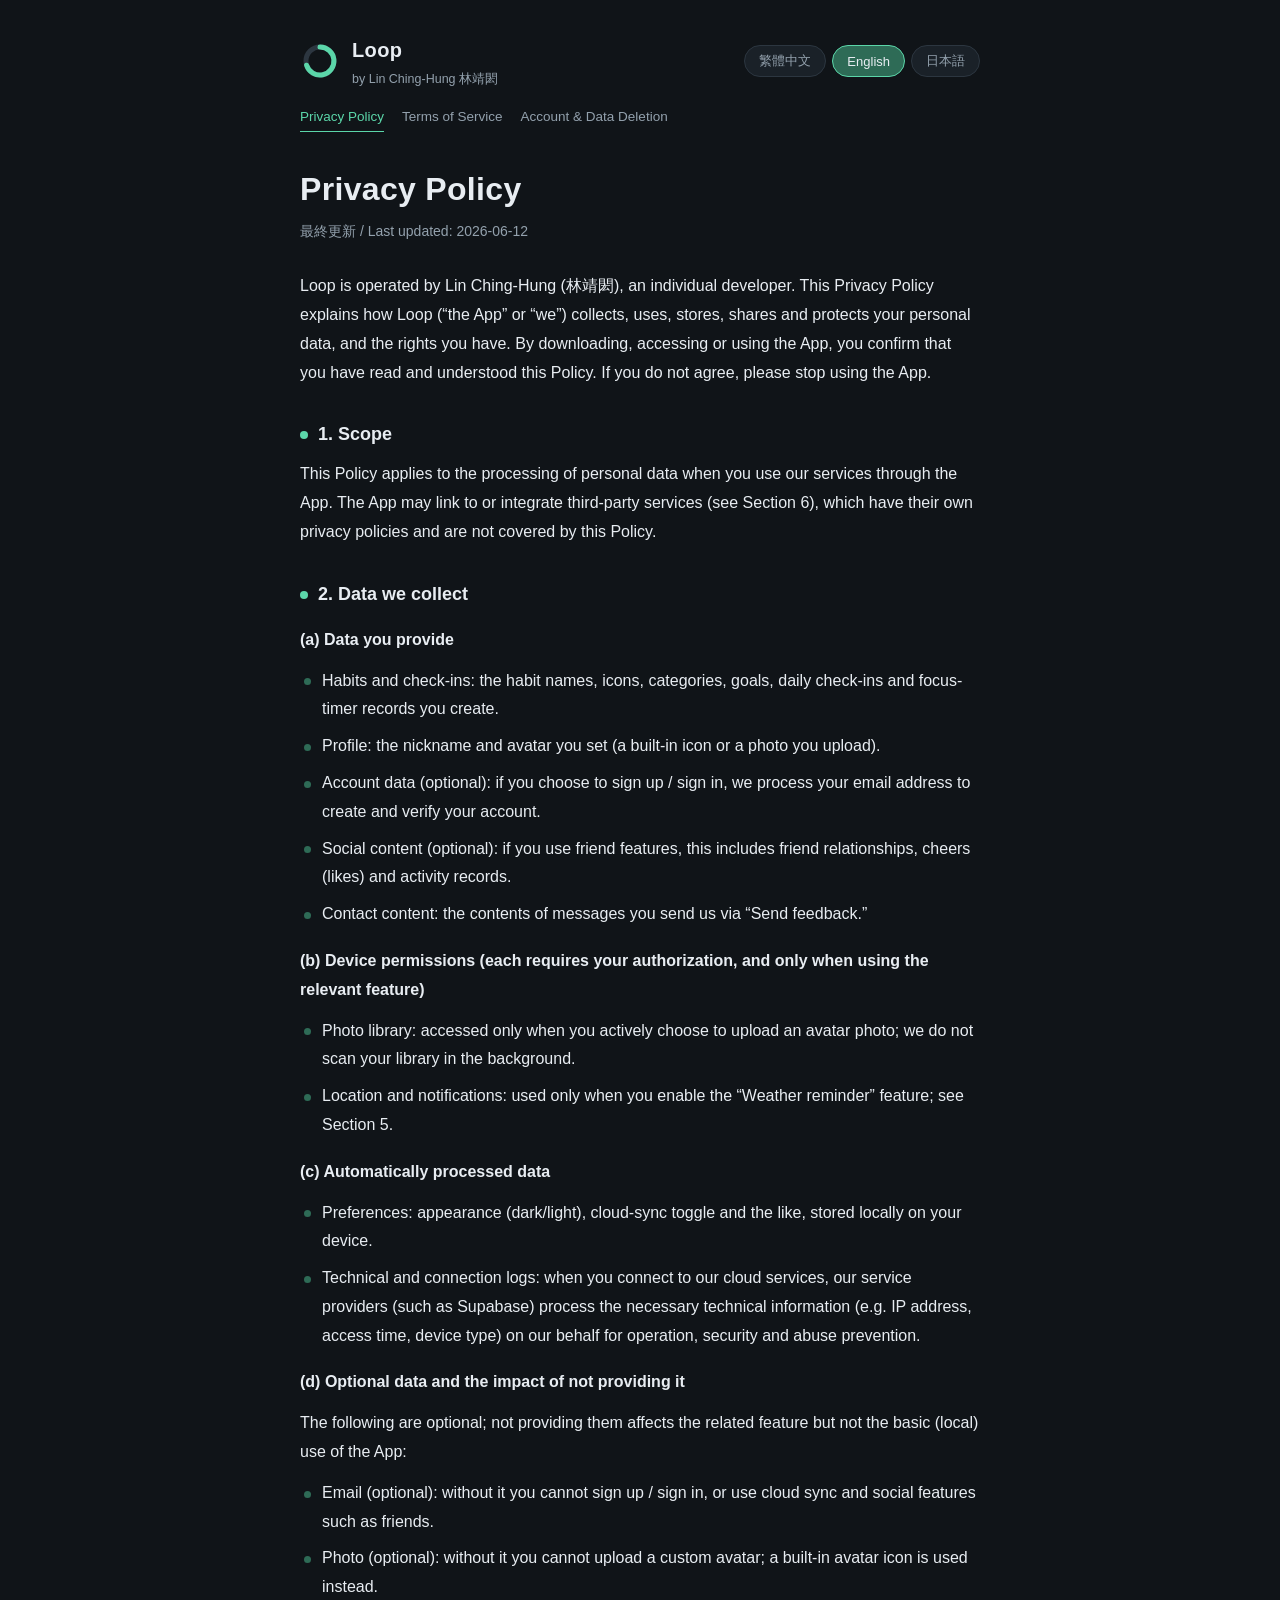
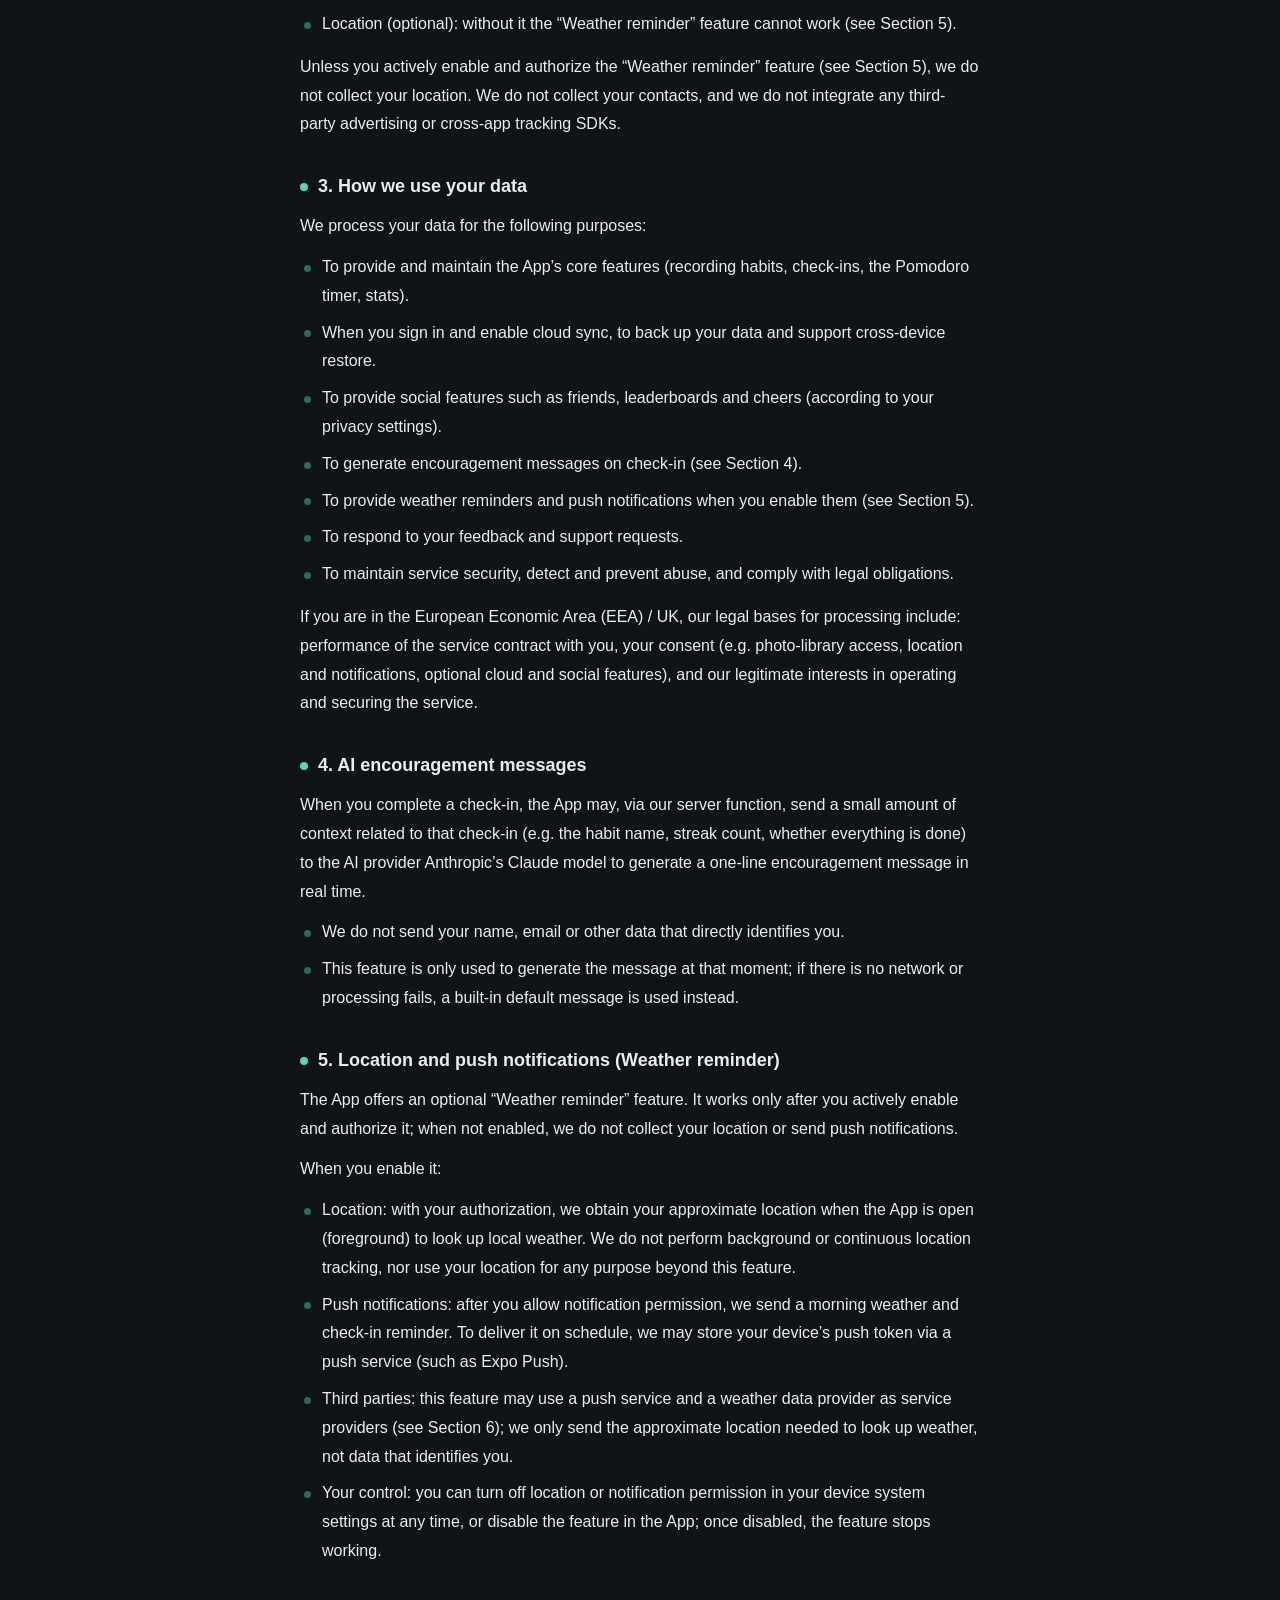
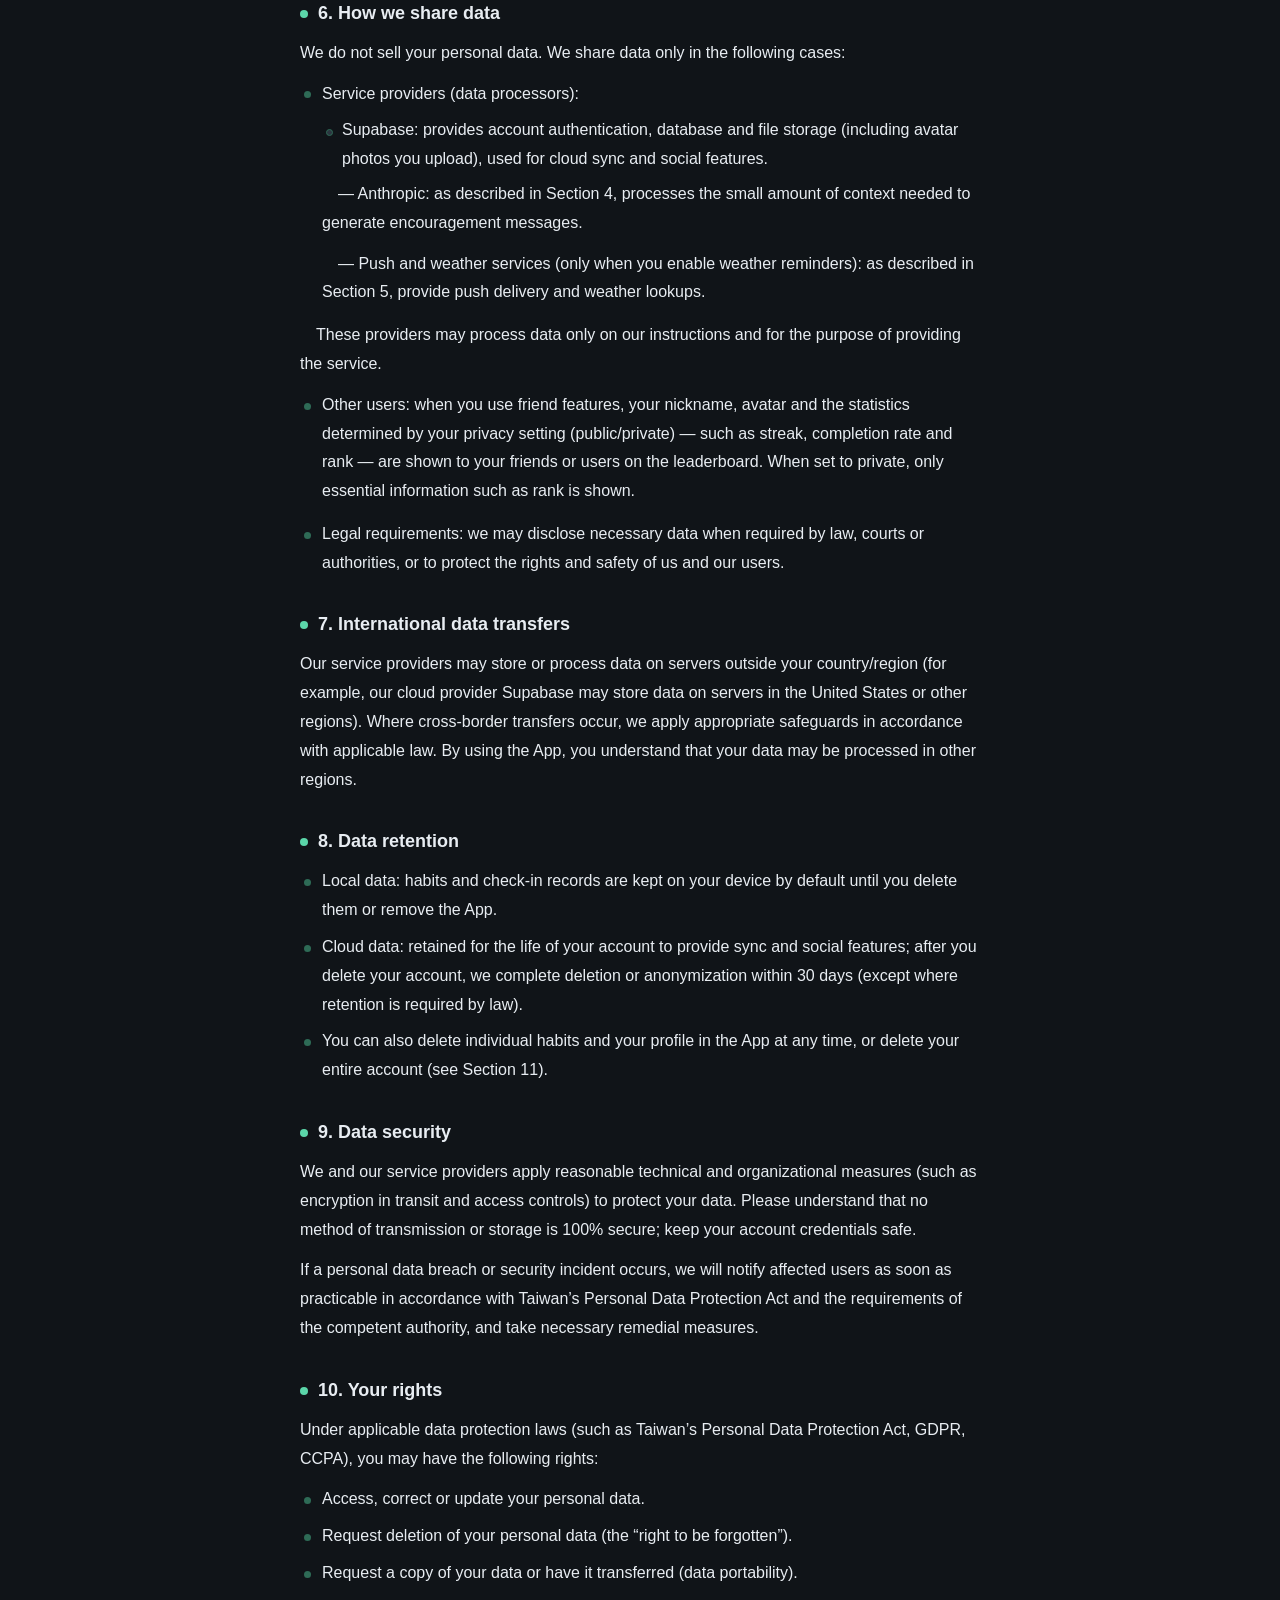
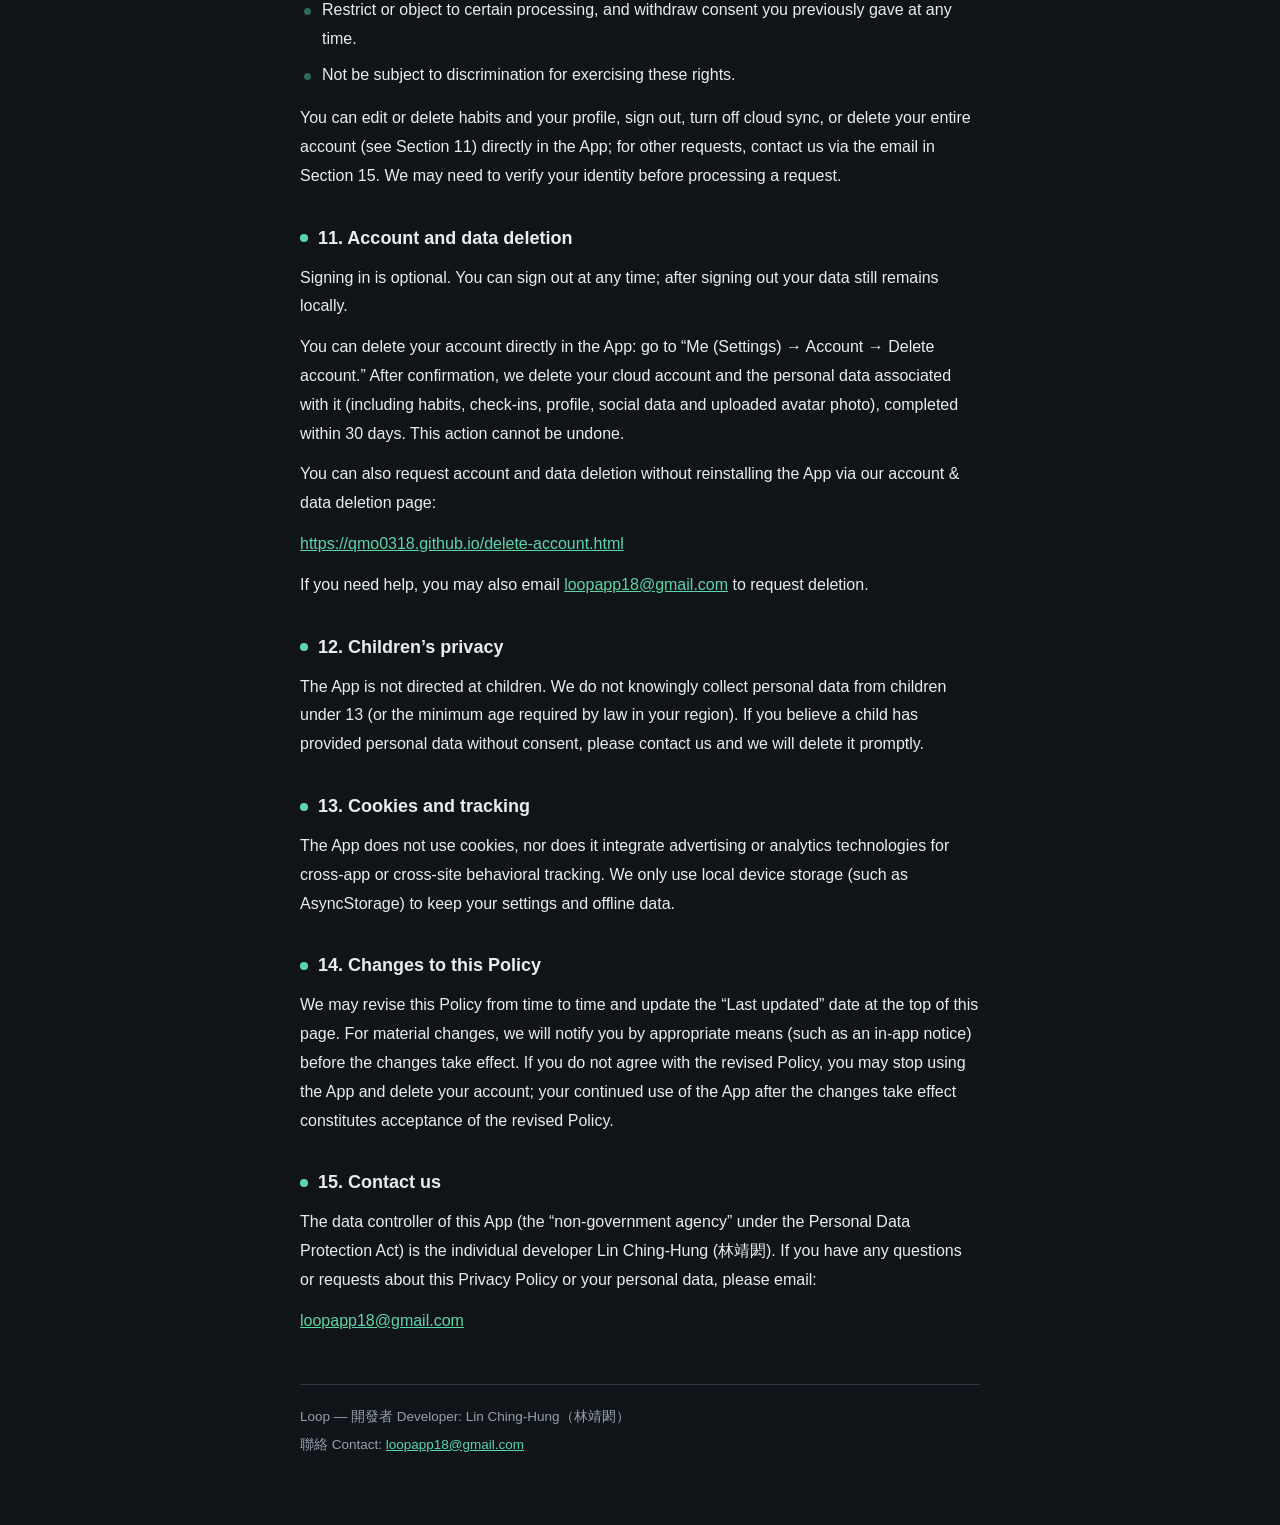
==== privacy.html @ 5fc88781 "Add files via upload" ====
<!DOCTYPE html>
<html lang="zh-Hant">
<head>
<meta charset="UTF-8">
<meta name="viewport" content="width=device-width, initial-scale=1.0">
<title>Loop — 隱私權政策 / Privacy Policy</title>
<style>
  :root{
    --bg:#101418; --surface:#1a2128; --surface-2:#212a33;
    --text:#e8edf2; --muted:#93a1ad; --line:#2c3640;
    --accent:#5bd6a9; --accent-dim:#2e6b56;
    --radius:14px;
  }
  *{box-sizing:border-box;margin:0;padding:0}
  html{scroll-behavior:smooth}
  @media (prefers-reduced-motion:reduce){html{scroll-behavior:auto}}
  body{
    background:var(--bg); color:var(--text);
    font-family:-apple-system,BlinkMacSystemFont,"Segoe UI","Noto Sans TC","Noto Sans JP","PingFang TC","Hiragino Sans",Roboto,sans-serif;
    line-height:1.8; font-size:16px;
  }
  .wrap{max-width:720px;margin:0 auto;padding:32px 20px 64px}
  header.site{display:flex;align-items:center;justify-content:space-between;gap:16px;margin-bottom:8px;flex-wrap:wrap}
  .brand{display:flex;align-items:center;gap:12px}
  .brand a{display:flex;align-items:center;gap:12px;text-decoration:none;color:inherit}
  .brand svg{display:block}
  .brand .name{font-weight:700;font-size:20px;letter-spacing:.02em}
  .brand .by{font-size:12.5px;color:var(--muted)}
  .lang{display:flex;gap:6px}
  .lang button{
    background:var(--surface);color:var(--muted);border:1px solid var(--line);
    border-radius:999px;padding:6px 14px;font-size:13px;cursor:pointer;font-family:inherit;
  }
  .lang button[aria-pressed="true"]{background:var(--accent-dim);color:var(--text);border-color:var(--accent)}
  .lang button:focus-visible{outline:2px solid var(--accent);outline-offset:2px}
  nav.docs{display:flex;gap:18px;margin:14px 0 36px;font-size:13.5px;flex-wrap:wrap}
  nav.docs a{color:var(--muted);text-decoration:none;border-bottom:1px solid transparent;padding-bottom:2px}
  nav.docs a:hover{color:var(--text)}
  nav.docs a[aria-current="page"]{color:var(--accent);border-bottom-color:var(--accent)}
  h1{font-size:clamp(25px,5vw,32px);line-height:1.35;margin-bottom:8px;letter-spacing:.01em}
  .lede{color:var(--muted);font-size:14px;margin-bottom:28px}
  h2{font-size:18px;margin:34px 0 12px;display:flex;align-items:flex-start;gap:10px;line-height:1.5}
  h2 .tick{width:8px;height:8px;border-radius:50%;background:var(--accent);flex:none;margin-top:.55em}
  p{margin-bottom:12px}
  p.sub{font-weight:700;margin-top:18px}
  ul.plain{list-style:none;margin:4px 0 14px}
  ul.plain li{padding-left:22px;position:relative;margin-bottom:8px}
  ul.plain li::before{content:"";position:absolute;left:4px;top:.74em;width:7px;height:7px;border-radius:50%;background:var(--accent-dim)}
  ul.plain ul{list-style:none;margin-top:8px}
  ul.plain ul li{padding-left:20px;margin-bottom:6px}
  ul.plain ul li::before{width:5px;height:5px;top:.8em;left:4px;background:var(--line);border:1px solid var(--accent-dim)}
  a{color:var(--accent)}
  footer{margin-top:48px;padding-top:20px;border-top:1px solid var(--line);color:var(--muted);font-size:13.5px}
  footer p{margin-bottom:4px}
  section.i18n[hidden]{display:none}
</style>
</head>
<body>
<div class="wrap">

  <header class="site">
    <div class="brand">
      <a href="./" aria-label="Loop">
        <svg width="40" height="40" viewBox="0 0 40 40" role="img" aria-label="Loop">
          <circle cx="20" cy="20" r="14" fill="none" stroke="#2c3640" stroke-width="5"/>
          <path d="M20 6 a14 14 0 1 1 -13.4 18.2" fill="none" stroke="#5bd6a9" stroke-width="5" stroke-linecap="round"/>
        </svg>
        <div>
          <div class="name">Loop</div>
          <div class="by">by Lin Ching-Hung 林靖閎</div>
        </div>
      </a>
    </div>
    <nav class="lang" aria-label="Language">
      <button type="button" data-lang="zh" aria-pressed="true">繁體中文</button>
      <button type="button" data-lang="en" aria-pressed="false">English</button>
      <button type="button" data-lang="ja" aria-pressed="false">日本語</button>
    </nav>
  </header>

<section class="i18n" id="sec-zh" lang="zh-Hant">
<nav class="docs" aria-label="Documents"><a href="privacy.html" aria-current="page">隱私權政策</a><a href="terms.html">服務條款</a><a href="delete-account.html">帳號與資料刪除</a></nav>
<h1>隱私權政策</h1>
<p class="lede">最終更新 / Last updated: 2026-06-12</p>
<p>Loop 由個人開發者林靖閎營運。本隱私權政策說明 Loop（以下稱「本 App」或「我們」）如何收集、使用、儲存、分享與保護你的個人資料，以及你享有的權利。當你下載、存取或使用本 App，即表示你已閱讀並理解本政策。若你不同意本政策，請停止使用本 App。</p>
<h2><span class="tick" aria-hidden="true"></span><span>1. 適用範圍</span></h2>
<p>本政策適用於你透過本 App 使用我們服務時所進行的個人資料處理。本 App 可能連結或整合第三方服務（見第 6 節），這些第三方有其各自的隱私政策，不在本政策的適用範圍內。</p>
<h2><span class="tick" aria-hidden="true"></span><span>2. 我們收集哪些資料</span></h2>
<p class="sub">（a）你主動提供的資料</p>
<ul class="plain">
<li>習慣與打卡內容：你建立的習慣名稱、圖示、分類、目標、每日打卡與專注計時紀錄。
</li>
<li>個人檔案：你設定的暱稱、頭像（內建圖示或你上傳的相片）。
</li>
<li>帳號資料（選用）：若你選擇註冊/登入，我們會處理你的電子郵件位址以建立與驗證帳號。
</li>
<li>社交內容（選用）：若你使用好友功能，包含好友關係、加油（按讚）與動態紀錄。
</li>
<li>聯絡內容：你透過「意見回饋」寄給我們的信件內容。
</li>
</ul>
<p class="sub">（b）裝置權限（皆需你授權，且僅在使用對應功能時）</p>
<ul class="plain">
<li>相片圖庫：僅在你主動選擇上傳頭像照片時才會存取；我們不會在背景掃描你的相簿。
</li>
<li>位置與通知：僅在你啟用「天氣提醒」功能時使用，詳見第 5 節。
</li>
</ul>
<p class="sub">（c）自動處理的資料</p>
<ul class="plain">
<li>偏好設定：外觀（深/淺色）、雲端同步開關等，儲存在你的裝置本機。
</li>
<li>技術與連線紀錄：當你連線至我們的雲端服務時，我們委託的服務供應商（如 Supabase）會基於營運、安全與防止濫用之目的，代我們處理必要的技術資訊（例如 IP 位址、存取時間、裝置類型）。
</li>
</ul>
<p class="sub">（d）你可自由選擇是否提供，及不提供之影響</p>
<p>下列資料由你自由選擇是否提供；若不提供，將影響對應功能，但不影響本 App 的基本（本機）使用：</p>
<ul class="plain">
<li>電子郵件（選用）：不提供則無法註冊/登入，亦無法使用雲端同步與好友等社交功能。
</li>
<li>相片（選用）：不提供則無法上傳自訂頭像，將改用內建頭像圖示。
</li>
<li>位置（選用）：不提供則「天氣提醒」功能無法運作（見第 5 節）。
</li>
</ul>
<p>除非你主動啟用「天氣提醒」功能並授權（見第 5 節），否則我們不會收集你的地理位置。我們不會收集你的通訊錄，也未整合任何第三方廣告或跨 App 追蹤 SDK。</p>
<h2><span class="tick" aria-hidden="true"></span><span>3. 我們如何使用你的資料</span></h2>
<p>我們基於以下目的處理你的資料：</p>
<ul class="plain">
<li>提供與維持本 App 的核心功能（記錄習慣、打卡、番茄鐘、統計）。
</li>
<li>在你登入並啟用雲端同步時，備份你的資料並支援跨裝置還原。
</li>
<li>提供好友、排行榜與加油等社交功能（依你的隱私設定）。
</li>
<li>產生打卡時的鼓勵訊息（見第 4 節）。
</li>
<li>於你啟用時，提供天氣提醒與推播通知（見第 5 節）。
</li>
<li>回覆你的意見回饋與支援需求。
</li>
<li>維護服務安全、偵測與防止濫用、遵循法律義務。
</li>
</ul>
<p>若你位於歐洲經濟區（EEA）/英國，我們處理資料的法律依據包括：履行與你之間的服務契約、你的同意（如相簿存取、位置與通知、選用的雲端與社交功能）、以及我們維運服務與保障安全的正當利益。</p>
<h2><span class="tick" aria-hidden="true"></span><span>4. AI 鼓勵訊息</span></h2>
<p>當你完成打卡時，本 App 可能透過我們的伺服器函式，將少量與該次打卡相關的資訊（例如習慣名稱、連續天數、是否全部完成等情境參數）傳送給 AI 服務供應商 Anthropic 的 Claude 模型，以即時產生一句鼓勵訊息。</p>
<ul class="plain">
<li>我們不會傳送你的姓名、電子郵件或其他可直接識別你身分的資料。
</li>
<li>此功能僅用於產生當下的訊息；若無網路或處理失敗，會改用 App 內建的預設訊息。
</li>
</ul>
<h2><span class="tick" aria-hidden="true"></span><span>5. 位置資訊與推播通知（天氣提醒）</span></h2>
<p>本 App 提供選用的「天氣提醒」功能。此功能需你主動啟用並授權後才會運作；未啟用時，我們不會收集你的位置，也不會發送推播。</p>
<p>當你啟用時：</p>
<ul class="plain">
<li>位置：在你授權的前提下，我們會於 App 開啟時（前景）取得你的概略位置，用於查詢當地天氣。我們不進行背景或持續的位置追蹤，也不會將你的位置用於本功能以外的目的。
</li>
<li>推播通知：在你允許通知權限後，我們會於早晨發送一則天氣與打卡提醒。為能定時推送，我們可能透過推播服務（如 Expo Push）儲存你裝置的推播識別碼（push token）。
</li>
<li>第三方：此功能可能使用推播服務與天氣資料供應商作為服務提供者（見第 6 節）；我們僅傳送查詢天氣所需的概略位置，不傳送可識別你身分的資料。
</li>
<li>你的控制：你可隨時在裝置的系統設定中關閉位置或通知權限，或在 App 內關閉此功能；關閉後此功能將停止運作。
</li>
</ul>
<h2><span class="tick" aria-hidden="true"></span><span>6. 我們如何分享資料</span></h2>
<p>我們不會販售你的個人資料。我們僅在下列情形分享資料：</p>
<ul class="plain">
<li>服務供應商（資料處理者）：
<ul>
<li>Supabase：提供帳號驗證、資料庫與檔案儲存（含你上傳的頭像照片），用於雲端同步與社交功能。</li>
<p>　— Anthropic：依第 4 節所述，處理產生鼓勵訊息所需的少量情境資訊。</p>
<p>　— 推播與天氣服務（僅在你啟用天氣提醒時）：依第 5 節所述，提供推播發送與天氣查詢。</p>
</ul></li>
</ul>
<p>　這些供應商僅得依我們的指示、為提供服務之目的處理資料。</p>
<ul class="plain">
<li>其他使用者：當你使用好友功能時，你的暱稱、頭像與依你隱私設定（公開/不公開）所決定的統計資訊（如連續天數、完成率、名次），會對你的好友或排行榜上的使用者顯示。設為不公開時，僅顯示名次等必要資訊。
</li>
</ul>
<ul class="plain">
<li>法律要求：當法律、法院或主管機關要求，或為保護我們與使用者之權利與安全時，我們可能揭露必要資料。
</li>
</ul>
<h2><span class="tick" aria-hidden="true"></span><span>7. 國際資料傳輸</span></h2>
<p>我們的服務供應商可能將資料儲存或處理於你所在國家/地區以外的伺服器（例如，我們的雲端服務供應商 Supabase 可能將資料儲存於美國或其他地區的伺服器）。當發生跨境傳輸時，我們會依適用法律採取適當的保護措施。使用本 App 即表示你了解你的資料可能於其他地區受處理。</p>
<h2><span class="tick" aria-hidden="true"></span><span>8. 資料保留</span></h2>
<ul class="plain">
<li>本機資料：習慣與打卡紀錄預設保存在你的裝置，直到你刪除或移除本 App。
</li>
<li>雲端資料：在你的帳號存續期間保留，以提供同步與社交功能；當你刪除帳號後，我們會在 30 日內完成刪除或匿名化（法律要求保留者除外）。
</li>
<li>你也可隨時在 App 內刪除個別習慣與個人檔案，或刪除整個帳號（見第 11 節）。
</li>
</ul>
<h2><span class="tick" aria-hidden="true"></span><span>9. 資料安全</span></h2>
<p>我們與服務供應商採取合理的技術與組織措施（例如傳輸加密、存取控制）以保護你的資料。惟請理解，沒有任何網路傳輸或儲存方式能保證百分之百安全；請妥善保管你的帳號登入資訊。</p>
<p>若發生個人資料外洩或安全事故，我們將依台灣個人資料保護法及主管機關規定，於知悉後儘速通知受影響的使用者，並採取必要的補救措施。</p>
<h2><span class="tick" aria-hidden="true"></span><span>10. 你的權利</span></h2>
<p>依適用之資料保護法律（如台灣個人資料保護法、GDPR、CCPA），你可能享有下列權利：</p>
<ul class="plain">
<li>查詢或請求閱覽你的個人資料。
</li>
<li>請求製給你個人資料之複製本，或要求將其移轉（資料可攜）。
</li>
<li>請求補充或更正你的個人資料。
</li>
<li>請求停止蒐集、處理或利用你的個人資料，或限制、反對特定處理。
</li>
<li>請求刪除你的個人資料（「被遺忘權」）。
</li>
<li>隨時撤回你先前給予的同意。
</li>
<li>不因行使上述權利而受到差別待遇。
</li>
</ul>
<p>你可直接在 App 內編輯或刪除習慣與個人檔案、登出帳號、關閉雲端同步，或刪除整個帳號（見第 11 節）；其他請求可透過第 15 節的信箱與我們聯絡。我們可能需要驗證你的身分後才能處理請求。</p>
<h2><span class="tick" aria-hidden="true"></span><span>11. 帳號與資料刪除</span></h2>
<p>登入為選用功能。你可以隨時登出，登出後本機仍保有你的資料。</p>
<p>你可以直接在 App 內刪除帳號：前往「我的（設定）→ 帳號 → 刪除帳號」，經確認後，我們會刪除你的雲端帳號及與其關聯的個人資料（包含習慣、打卡、個人檔案、社交資料與已上傳的頭像照片），並在 30 日內完成。此操作無法復原。</p>
<p>你也可以不需重新安裝本 App，透過我們的「帳號與資料刪除」網頁提出刪除請求：</p>
<p><a href="https://qmo0318.github.io/delete-account.html">https://qmo0318.github.io/delete-account.html</a></p>
<p>若你在操作上需要協助，亦可來信 <a href="mailto:loopapp18@gmail.com">loopapp18@gmail.com</a> 請求刪除。</p>
<h2><span class="tick" aria-hidden="true"></span><span>12. 兒童隱私</span></h2>
<p>本 App 並非以兒童為對象。我們不會在知情下收集 13 歲（或你所在地區法律規定之最低年齡）以下兒童的個人資料。若你認為兒童在未經同意下提供了個人資料，請與我們聯絡，我們將儘速刪除。</p>
<h2><span class="tick" aria-hidden="true"></span><span>13. Cookie 與追蹤技術</span></h2>
<p>本 App 不使用 Cookie，也未整合用於跨 App 或跨網站行為追蹤的廣告或分析技術。我們僅使用裝置本機儲存（如 AsyncStorage）來保存你的設定與離線資料。</p>
<h2><span class="tick" aria-hidden="true"></span><span>14. 政策變更</span></h2>
<p>我們可能不定期修訂本政策，並更新本頁面頂端的「最後更新」日期。重大變更時，我們會於變更生效前，以 App 內通知等適當方式告知你。若你不同意修訂後的政策，可停止使用本 App 並刪除帳號；你於變更生效後繼續使用本 App，即視為接受修訂後的政策。</p>
<h2><span class="tick" aria-hidden="true"></span><span>15. 聯絡我們</span></h2>
<p>本 App 之資料管理者（個人資料保護法所稱之非公務機關）為個人開發者林靖閎。若你對本隱私權政策或你的個人資料有任何疑問或請求，歡迎來信：</p>
<p><a href="mailto:loopapp18@gmail.com">loopapp18@gmail.com</a></p>
</section>
<section class="i18n" id="sec-en" lang="en" hidden>
<nav class="docs" aria-label="Documents"><a href="privacy.html" aria-current="page">Privacy Policy</a><a href="terms.html">Terms of Service</a><a href="delete-account.html">Account & Data Deletion</a></nav>
<h1>Privacy Policy</h1>
<p class="lede">最終更新 / Last updated: 2026-06-12</p>
<p>Loop is operated by Lin Ching-Hung (林靖閎), an individual developer. This Privacy Policy explains how Loop (“the App” or “we”) collects, uses, stores, shares and protects your personal data, and the rights you have. By downloading, accessing or using the App, you confirm that you have read and understood this Policy. If you do not agree, please stop using the App.</p>
<h2><span class="tick" aria-hidden="true"></span><span>1. Scope</span></h2>
<p>This Policy applies to the processing of personal data when you use our services through the App. The App may link to or integrate third-party services (see Section 6), which have their own privacy policies and are not covered by this Policy.</p>
<h2><span class="tick" aria-hidden="true"></span><span>2. Data we collect</span></h2>
<p class="sub">(a) Data you provide</p>
<ul class="plain">
<li>Habits and check-ins: the habit names, icons, categories, goals, daily check-ins and focus-timer records you create.
</li>
<li>Profile: the nickname and avatar you set (a built-in icon or a photo you upload).
</li>
<li>Account data (optional): if you choose to sign up / sign in, we process your email address to create and verify your account.
</li>
<li>Social content (optional): if you use friend features, this includes friend relationships, cheers (likes) and activity records.
</li>
<li>Contact content: the contents of messages you send us via “Send feedback.”
</li>
</ul>
<p class="sub">(b) Device permissions (each requires your authorization, and only when using the relevant feature)</p>
<ul class="plain">
<li>Photo library: accessed only when you actively choose to upload an avatar photo; we do not scan your library in the background.
</li>
<li>Location and notifications: used only when you enable the “Weather reminder” feature; see Section 5.
</li>
</ul>
<p class="sub">(c) Automatically processed data</p>
<ul class="plain">
<li>Preferences: appearance (dark/light), cloud-sync toggle and the like, stored locally on your device.
</li>
<li>Technical and connection logs: when you connect to our cloud services, our service providers (such as Supabase) process the necessary technical information (e.g. IP address, access time, device type) on our behalf for operation, security and abuse prevention.
</li>
</ul>
<p class="sub">(d) Optional data and the impact of not providing it</p>
<p>The following are optional; not providing them affects the related feature but not the basic (local) use of the App:</p>
<ul class="plain">
<li>Email (optional): without it you cannot sign up / sign in, or use cloud sync and social features such as friends.
</li>
<li>Photo (optional): without it you cannot upload a custom avatar; a built-in avatar icon is used instead.
</li>
<li>Location (optional): without it the “Weather reminder” feature cannot work (see Section 5).
</li>
</ul>
<p>Unless you actively enable and authorize the “Weather reminder” feature (see Section 5), we do not collect your location. We do not collect your contacts, and we do not integrate any third-party advertising or cross-app tracking SDKs.</p>
<h2><span class="tick" aria-hidden="true"></span><span>3. How we use your data</span></h2>
<p>We process your data for the following purposes:</p>
<ul class="plain">
<li>To provide and maintain the App’s core features (recording habits, check-ins, the Pomodoro timer, stats).
</li>
<li>When you sign in and enable cloud sync, to back up your data and support cross-device restore.
</li>
<li>To provide social features such as friends, leaderboards and cheers (according to your privacy settings).
</li>
<li>To generate encouragement messages on check-in (see Section 4).
</li>
<li>To provide weather reminders and push notifications when you enable them (see Section 5).
</li>
<li>To respond to your feedback and support requests.
</li>
<li>To maintain service security, detect and prevent abuse, and comply with legal obligations.
</li>
</ul>
<p>If you are in the European Economic Area (EEA) / UK, our legal bases for processing include: performance of the service contract with you, your consent (e.g. photo-library access, location and notifications, optional cloud and social features), and our legitimate interests in operating and securing the service.</p>
<h2><span class="tick" aria-hidden="true"></span><span>4. AI encouragement messages</span></h2>
<p>When you complete a check-in, the App may, via our server function, send a small amount of context related to that check-in (e.g. the habit name, streak count, whether everything is done) to the AI provider Anthropic’s Claude model to generate a one-line encouragement message in real time.</p>
<ul class="plain">
<li>We do not send your name, email or other data that directly identifies you.
</li>
<li>This feature is only used to generate the message at that moment; if there is no network or processing fails, a built-in default message is used instead.
</li>
</ul>
<h2><span class="tick" aria-hidden="true"></span><span>5. Location and push notifications (Weather reminder)</span></h2>
<p>The App offers an optional “Weather reminder” feature. It works only after you actively enable and authorize it; when not enabled, we do not collect your location or send push notifications.</p>
<p>When you enable it:</p>
<ul class="plain">
<li>Location: with your authorization, we obtain your approximate location when the App is open (foreground) to look up local weather. We do not perform background or continuous location tracking, nor use your location for any purpose beyond this feature.
</li>
<li>Push notifications: after you allow notification permission, we send a morning weather and check-in reminder. To deliver it on schedule, we may store your device’s push token via a push service (such as Expo Push).
</li>
<li>Third parties: this feature may use a push service and a weather data provider as service providers (see Section 6); we only send the approximate location needed to look up weather, not data that identifies you.
</li>
<li>Your control: you can turn off location or notification permission in your device system settings at any time, or disable the feature in the App; once disabled, the feature stops working.
</li>
</ul>
<h2><span class="tick" aria-hidden="true"></span><span>6. How we share data</span></h2>
<p>We do not sell your personal data. We share data only in the following cases:</p>
<ul class="plain">
<li>Service providers (data processors):
<ul>
<li>Supabase: provides account authentication, database and file storage (including avatar photos you upload), used for cloud sync and social features.</li>
<p>　— Anthropic: as described in Section 4, processes the small amount of context needed to generate encouragement messages.</p>
<p>　— Push and weather services (only when you enable weather reminders): as described in Section 5, provide push delivery and weather lookups.</p>
</ul></li>
</ul>
<p>　These providers may process data only on our instructions and for the purpose of providing the service.</p>
<ul class="plain">
<li>Other users: when you use friend features, your nickname, avatar and the statistics determined by your privacy setting (public/private) — such as streak, completion rate and rank — are shown to your friends or users on the leaderboard. When set to private, only essential information such as rank is shown.
</li>
</ul>
<ul class="plain">
<li>Legal requirements: we may disclose necessary data when required by law, courts or authorities, or to protect the rights and safety of us and our users.
</li>
</ul>
<h2><span class="tick" aria-hidden="true"></span><span>7. International data transfers</span></h2>
<p>Our service providers may store or process data on servers outside your country/region (for example, our cloud provider Supabase may store data on servers in the United States or other regions). Where cross-border transfers occur, we apply appropriate safeguards in accordance with applicable law. By using the App, you understand that your data may be processed in other regions.</p>
<h2><span class="tick" aria-hidden="true"></span><span>8. Data retention</span></h2>
<ul class="plain">
<li>Local data: habits and check-in records are kept on your device by default until you delete them or remove the App.
</li>
<li>Cloud data: retained for the life of your account to provide sync and social features; after you delete your account, we complete deletion or anonymization within 30 days (except where retention is required by law).
</li>
<li>You can also delete individual habits and your profile in the App at any time, or delete your entire account (see Section 11).
</li>
</ul>
<h2><span class="tick" aria-hidden="true"></span><span>9. Data security</span></h2>
<p>We and our service providers apply reasonable technical and organizational measures (such as encryption in transit and access controls) to protect your data. Please understand that no method of transmission or storage is 100% secure; keep your account credentials safe.</p>
<p>If a personal data breach or security incident occurs, we will notify affected users as soon as practicable in accordance with Taiwan’s Personal Data Protection Act and the requirements of the competent authority, and take necessary remedial measures.</p>
<h2><span class="tick" aria-hidden="true"></span><span>10. Your rights</span></h2>
<p>Under applicable data protection laws (such as Taiwan’s Personal Data Protection Act, GDPR, CCPA), you may have the following rights:</p>
<ul class="plain">
<li>Access, correct or update your personal data.
</li>
<li>Request deletion of your personal data (the “right to be forgotten”).
</li>
<li>Request a copy of your data or have it transferred (data portability).
</li>
<li>Restrict or object to certain processing, and withdraw consent you previously gave at any time.
</li>
<li>Not be subject to discrimination for exercising these rights.
</li>
</ul>
<p>You can edit or delete habits and your profile, sign out, turn off cloud sync, or delete your entire account (see Section 11) directly in the App; for other requests, contact us via the email in Section 15. We may need to verify your identity before processing a request.</p>
<h2><span class="tick" aria-hidden="true"></span><span>11. Account and data deletion</span></h2>
<p>Signing in is optional. You can sign out at any time; after signing out your data still remains locally.</p>
<p>You can delete your account directly in the App: go to “Me (Settings) → Account → Delete account.” After confirmation, we delete your cloud account and the personal data associated with it (including habits, check-ins, profile, social data and uploaded avatar photo), completed within 30 days. This action cannot be undone.</p>
<p>You can also request account and data deletion without reinstalling the App via our account &amp; data deletion page:</p>
<p><a href="https://qmo0318.github.io/delete-account.html">https://qmo0318.github.io/delete-account.html</a></p>
<p>If you need help, you may also email <a href="mailto:loopapp18@gmail.com">loopapp18@gmail.com</a> to request deletion.</p>
<h2><span class="tick" aria-hidden="true"></span><span>12. Children’s privacy</span></h2>
<p>The App is not directed at children. We do not knowingly collect personal data from children under 13 (or the minimum age required by law in your region). If you believe a child has provided personal data without consent, please contact us and we will delete it promptly.</p>
<h2><span class="tick" aria-hidden="true"></span><span>13. Cookies and tracking</span></h2>
<p>The App does not use cookies, nor does it integrate advertising or analytics technologies for cross-app or cross-site behavioral tracking. We only use local device storage (such as AsyncStorage) to keep your settings and offline data.</p>
<h2><span class="tick" aria-hidden="true"></span><span>14. Changes to this Policy</span></h2>
<p>We may revise this Policy from time to time and update the “Last updated” date at the top of this page. For material changes, we will notify you by appropriate means (such as an in-app notice) before the changes take effect. If you do not agree with the revised Policy, you may stop using the App and delete your account; your continued use of the App after the changes take effect constitutes acceptance of the revised Policy.</p>
<h2><span class="tick" aria-hidden="true"></span><span>15. Contact us</span></h2>
<p>The data controller of this App (the “non-government agency” under the Personal Data Protection Act) is the individual developer Lin Ching-Hung (林靖閎). If you have any questions or requests about this Privacy Policy or your personal data, please email:</p>
<p><a href="mailto:loopapp18@gmail.com">loopapp18@gmail.com</a></p>
</section>
<section class="i18n" id="sec-ja" lang="ja" hidden>
<nav class="docs" aria-label="Documents"><a href="privacy.html" aria-current="page">プライバシーポリシー</a><a href="terms.html">利用規約</a><a href="delete-account.html">アカウントとデータの削除</a></nav>
<h1>プライバシーポリシー</h1>
<p class="lede">最終更新 / Last updated: 2026-06-12</p>
<p>Loopは個人開発者の林靖閎が運営しています。本プライバシーポリシーは、Loop（以下「本アプリ」または「当社」）があなたの個人データをどのように収集・利用・保存・共有・保護するか、およびあなたの権利について説明します。本アプリをダウンロード・アクセス・利用した時点で、本ポリシーを読み理解したものとみなします。同意いただけない場合は、本アプリの利用を中止してください。</p>
<h2><span class="tick" aria-hidden="true"></span><span>1. 適用範囲</span></h2>
<p>本ポリシーは、あなたが本アプリを通じて当社のサービスを利用する際の個人データの取扱いに適用されます。本アプリは第三者サービスにリンク・連携する場合があり（第6条参照）、それらには各自のプライバシーポリシーがあり、本ポリシーの適用範囲外です。</p>
<h2><span class="tick" aria-hidden="true"></span><span>2. 収集するデータ</span></h2>
<p class="sub">（a）あなたが提供するデータ</p>
<ul class="plain">
<li>習慣と記録：作成した習慣名・アイコン・カテゴリ・目標・毎日の記録・集中計測の記録。
</li>
<li>プロフィール：設定したニックネーム・アバター（内蔵アイコンまたはアップロードした写真）。
</li>
<li>アカウント情報（任意）：登録/ログインを選んだ場合、アカウント作成と認証のためメールアドレスを処理します。
</li>
<li>ソーシャル情報（任意）：フレンド機能を使う場合、フレンド関係・応援（いいね）・アクティビティ記録を含みます。
</li>
<li>連絡内容：「フィードバック」から送られたメールの内容。
</li>
</ul>
<p class="sub">（b）端末の権限（いずれも許可が必要で、該当機能の利用時のみ）</p>
<ul class="plain">
<li>写真ライブラリ：アバター写真をアップロードする操作をしたときのみアクセスします。バックグラウンドでライブラリをスキャンしません。
</li>
<li>位置と通知：「天気リマインダー」機能を有効にしたときのみ使用します（第5条参照）。
</li>
</ul>
<p class="sub">（c）自動的に処理されるデータ</p>
<ul class="plain">
<li>設定：外観（ダーク/ライト）、クラウド同期のオン/オフなど。端末本体に保存されます。
</li>
<li>技術・接続ログ：当社のクラウドに接続する際、当社が委託するサービス提供者（Supabase など）が、運用・セキュリティ・不正防止の目的で、必要な技術情報（IPアドレス、アクセス時刻、端末種別など）を当社に代わって処理します。
</li>
</ul>
<p class="sub">（d）任意で提供するデータと、提供しない場合の影響</p>
<p>以下は任意です。提供しない場合は該当機能に影響しますが、本アプリの基本的な（ローカルの）利用には影響しません：</p>
<ul class="plain">
<li>メール（任意）：提供しないと登録/ログインができず、クラウド同期やフレンドなどのソーシャル機能も利用できません。
</li>
<li>写真（任意）：提供しないとカスタムアバターをアップロードできず、内蔵アバターを使用します。
</li>
<li>位置（任意）：提供しないと「天気リマインダー」機能が動作しません（第5条参照）。
</li>
</ul>
<p>「天気リマインダー」を自ら有効にして許可しない限り（第5条参照）、位置情報は収集しません。連絡先も収集せず、第三者の広告やアプリ横断トラッキングのSDKも組み込んでいません。</p>
<h2><span class="tick" aria-hidden="true"></span><span>3. データの利用目的</span></h2>
<p>以下の目的でデータを処理します：</p>
<ul class="plain">
<li>本アプリの中核機能（習慣の記録・チェックイン・ポモドーロ・統計）の提供と維持。
</li>
<li>ログインしクラウド同期を有効にした場合、データのバックアップと機種間の復元のサポート。
</li>
<li>フレンド・ランキング・応援などのソーシャル機能の提供（プライバシー設定に従う）。
</li>
<li>チェックイン時の励ましメッセージの生成（第4条参照）。
</li>
<li>あなたが有効にした場合、天気リマインダーとプッシュ通知の提供（第5条参照）。
</li>
<li>フィードバックやサポート対応。
</li>
<li>サービスの安全維持、不正の検知・防止、法的義務の遵守。
</li>
</ul>
<p>あなたが欧州経済領域（EEA）/英国にいる場合、処理の法的根拠には、あなたとのサービス契約の履行、あなたの同意（ライブラリへのアクセス、位置と通知、任意のクラウド・ソーシャル機能など）、ならびにサービスの運用と安全確保に関する正当な利益が含まれます。</p>
<h2><span class="tick" aria-hidden="true"></span><span>4. AI励ましメッセージ</span></h2>
<p>チェックインを完了したとき、本アプリはサーバー関数を通じて、その記録に関連する少量の情報（習慣名、連続日数、すべて完了したかなどの状況パラメータ）をAI提供者 Anthropic の Claude モデルに送り、励ましの一言をリアルタイムで生成する場合があります。</p>
<ul class="plain">
<li>氏名・メール・その他あなたを直接特定できるデータは送信しません。
</li>
<li>この機能はその場のメッセージ生成のみに使われ、ネットワークがない/処理に失敗した場合はアプリ内蔵の既定メッセージを使います。
</li>
</ul>
<h2><span class="tick" aria-hidden="true"></span><span>5. 位置情報とプッシュ通知（天気リマインダー）</span></h2>
<p>本アプリは任意の「天気リマインダー」機能を提供します。自ら有効にして許可した後にのみ動作し、有効にしていない間は位置の収集もプッシュの送信も行いません。</p>
<p>有効にした場合：</p>
<ul class="plain">
<li>位置：許可を前提に、アプリ起動時（フォアグラウンド）におおよその位置を取得し、現地の天気を調べます。バックグラウンドや継続的な位置追跡は行わず、本機能以外の目的には使いません。
</li>
<li>プッシュ通知：通知の許可後、朝に天気とチェックインのリマインダーを送ります。定時配信のため、プッシュサービス（Expo Push など）を通じて端末のプッシュトークンを保存する場合があります。
</li>
<li>第三者：本機能はプッシュサービスと天気データ提供者をサービス提供者として利用する場合があります（第6条参照）。天気の照会に必要なおおよその位置のみを送り、あなたを特定できるデータは送りません。
</li>
<li>あなたの制御：端末のシステム設定で位置や通知の許可をいつでもオフにでき、アプリ内で本機能を無効にもできます。無効にすると本機能は停止します。
</li>
</ul>
<h2><span class="tick" aria-hidden="true"></span><span>6. データの共有</span></h2>
<p>当社はあなたの個人データを販売しません。以下の場合にのみ共有します：</p>
<ul class="plain">
<li>サービス提供者（データ処理者）：
<ul>
<li>Supabase：アカウント認証、データベース、ファイルストレージ（アップロードしたアバター写真を含む）を提供し、クラウド同期とソーシャル機能に使用。</li>
<p>　— Anthropic：第4条のとおり、励ましメッセージ生成に必要な少量の状況情報を処理。</p>
<p>　— プッシュ・天気サービス（天気リマインダーを有効にした場合のみ）：第5条のとおり、プッシュ配信と天気照会を提供。</p>
</ul></li>
</ul>
<p>　これらの提供者は、当社の指示に従い、サービス提供の目的のためにのみデータを処理できます。</p>
<ul class="plain">
<li>他の利用者：フレンド機能を使うと、あなたのニックネーム・アバター、およびプライバシー設定（公開/非公開）に応じた統計情報（連続日数・達成率・順位など）が、フレンドやランキング上の利用者に表示されます。非公開に設定した場合は、順位など必要な情報のみ表示されます。
</li>
</ul>
<ul class="plain">
<li>法的要請：法律・裁判所・当局の要請がある場合、または当社と利用者の権利と安全を守るために、必要なデータを開示する場合があります。
</li>
</ul>
<h2><span class="tick" aria-hidden="true"></span><span>7. データの国際移転</span></h2>
<p>当社のサービス提供者は、あなたの国/地域外のサーバーにデータを保存または処理する場合があります（例えば、当社のクラウド提供者 Supabase は、米国やその他の地域のサーバーにデータを保存する場合があります）。越境移転が生じる場合、適用法に従い適切な保護措置を講じます。本アプリを利用することで、あなたのデータが他の地域で処理されうることを理解したものとみなします。</p>
<h2><span class="tick" aria-hidden="true"></span><span>8. データの保持</span></h2>
<ul class="plain">
<li>ローカルデータ：習慣と記録は、削除するか本アプリを削除するまで、既定で端末に保存されます。
</li>
<li>クラウドデータ：同期とソーシャル機能を提供するため、アカウントが存続する間保持します。アカウントを削除した場合、30日以内に削除または匿名化を完了します（法律で保持が求められる場合を除く）。
</li>
<li>アプリ内で個別の習慣やプロフィールをいつでも削除でき、アカウント全体を削除することもできます（第11条参照）。
</li>
</ul>
<h2><span class="tick" aria-hidden="true"></span><span>9. データのセキュリティ</span></h2>
<p>当社とサービス提供者は、データ保護のため合理的な技術的・組織的措置（通信の暗号化、アクセス制御など）を講じます。ただし、いかなる通信・保存方法も100%安全とは保証できません。アカウントのログイン情報は適切に管理してください。</p>
<p>個人データの漏えいまたはセキュリティ事故が発生した場合、当社は台湾の個人資料保護法および主管官庁の規定に従い、把握後すみやかに影響を受ける利用者に通知し、必要な是正措置を講じます。</p>
<h2><span class="tick" aria-hidden="true"></span><span>10. あなたの権利</span></h2>
<p>適用されるデータ保護法（台湾の個人資料保護法、GDPR、CCPA など）に基づき、以下の権利を有する場合があります：</p>
<ul class="plain">
<li>個人データの閲覧・訂正・更新。
</li>
<li>個人データの削除の要請（「忘れられる権利」）。
</li>
<li>データの写しの取得、または移転の要請（データポータビリティ）。
</li>
<li>特定の処理の制限・異議、過去に与えた同意の随時撤回。
</li>
<li>これらの権利の行使により差別的取扱いを受けないこと。
</li>
</ul>
<p>アプリ内で習慣やプロフィールの編集・削除、ログアウト、クラウド同期のオフ、アカウント全体の削除（第11条参照）が直接できます。その他の要請は第15条のメールでご連絡ください。要請の処理前に本人確認が必要な場合があります。</p>
<h2><span class="tick" aria-hidden="true"></span><span>11. アカウントとデータの削除</span></h2>
<p>ログインは任意です。いつでもログアウトでき、ログアウト後もデータは端末に残ります。</p>
<p>アプリ内で直接アカウントを削除できます：「マイ（設定）→ アカウント → アカウント削除」へ進み、確認後、当社はあなたのクラウドアカウントおよびそれに紐づく個人データ（習慣・記録・プロフィール・ソーシャル情報・アップロードしたアバター写真を含む）を削除し、30日以内に完了します。この操作は取り消せません。</p>
<p>本アプリを再インストールしなくても、当社の「アカウントとデータの削除」ページから削除をご依頼いただけます：</p>
<p><a href="https://qmo0318.github.io/delete-account.html">https://qmo0318.github.io/delete-account.html</a></p>
<p>操作にサポートが必要な場合は、<a href="mailto:loopapp18@gmail.com">loopapp18@gmail.com</a> まで削除をご依頼いただくこともできます。</p>
<h2><span class="tick" aria-hidden="true"></span><span>12. 子どものプライバシー</span></h2>
<p>本アプリは子どもを対象としていません。13歳未満（またはお住まいの地域の法律が定める最低年齢未満）の子どもの個人データを、知りながら収集することはありません。子どもが同意なく個人データを提供したと思われる場合はご連絡ください。速やかに削除します。</p>
<h2><span class="tick" aria-hidden="true"></span><span>13. Cookie とトラッキング技術</span></h2>
<p>本アプリは Cookie を使用せず、アプリ横断・サイト横断の行動トラッキングのための広告・分析技術も組み込んでいません。設定とオフラインデータの保存には、端末本体のストレージ（AsyncStorage など）のみを使用します。</p>
<h2><span class="tick" aria-hidden="true"></span><span>14. ポリシーの変更</span></h2>
<p>本ポリシーは随時改定し、本ページ上部の「最終更新」日を更新する場合があります。重要な変更については、発効前にアプリ内通知などの適切な方法でお知らせします。改定後のポリシーに同意いただけない場合は、本アプリの利用を中止し、アカウントを削除できます。変更の発効後も本アプリを使い続けた場合、改定後のポリシーに同意したものとみなします。</p>
<h2><span class="tick" aria-hidden="true"></span><span>15. お問い合わせ</span></h2>
<p>本アプリのデータ管理者（個人資料保護法上の非公務機関）は、個人開発者の林靖閎です。本プライバシーポリシーやあなたの個人データについてご質問・ご要請があれば、以下までご連絡ください：</p>
<p><a href="mailto:loopapp18@gmail.com">loopapp18@gmail.com</a></p>
</section>
  <footer>
    <p>Loop — 開發者 Developer: Lin Ching-Hung（林靖閎）</p>
    <p>聯絡 Contact: <a href="mailto:loopapp18@gmail.com">loopapp18@gmail.com</a></p>
  </footer>
</div>

<script>
(function(){
  var btns = document.querySelectorAll('.lang button');
  var secs = { zh: document.getElementById('sec-zh'), en: document.getElementById('sec-en'), ja: document.getElementById('sec-ja') };
  function show(lang){
    Object.keys(secs).forEach(function(k){ secs[k].hidden = (k !== lang); });
    btns.forEach(function(b){ b.setAttribute('aria-pressed', String(b.dataset.lang === lang)); });
    document.documentElement.lang = lang === 'zh' ? 'zh-Hant' : lang;
  }
  btns.forEach(function(b){ b.addEventListener('click', function(){ show(b.dataset.lang); }); });
  var nav = (navigator.language || 'zh').toLowerCase();
  if (nav.indexOf('ja') === 0) show('ja');
  else if (nav.indexOf('zh') === 0) show('zh');
  else show('en');
})();
</script>

</body>
</html>
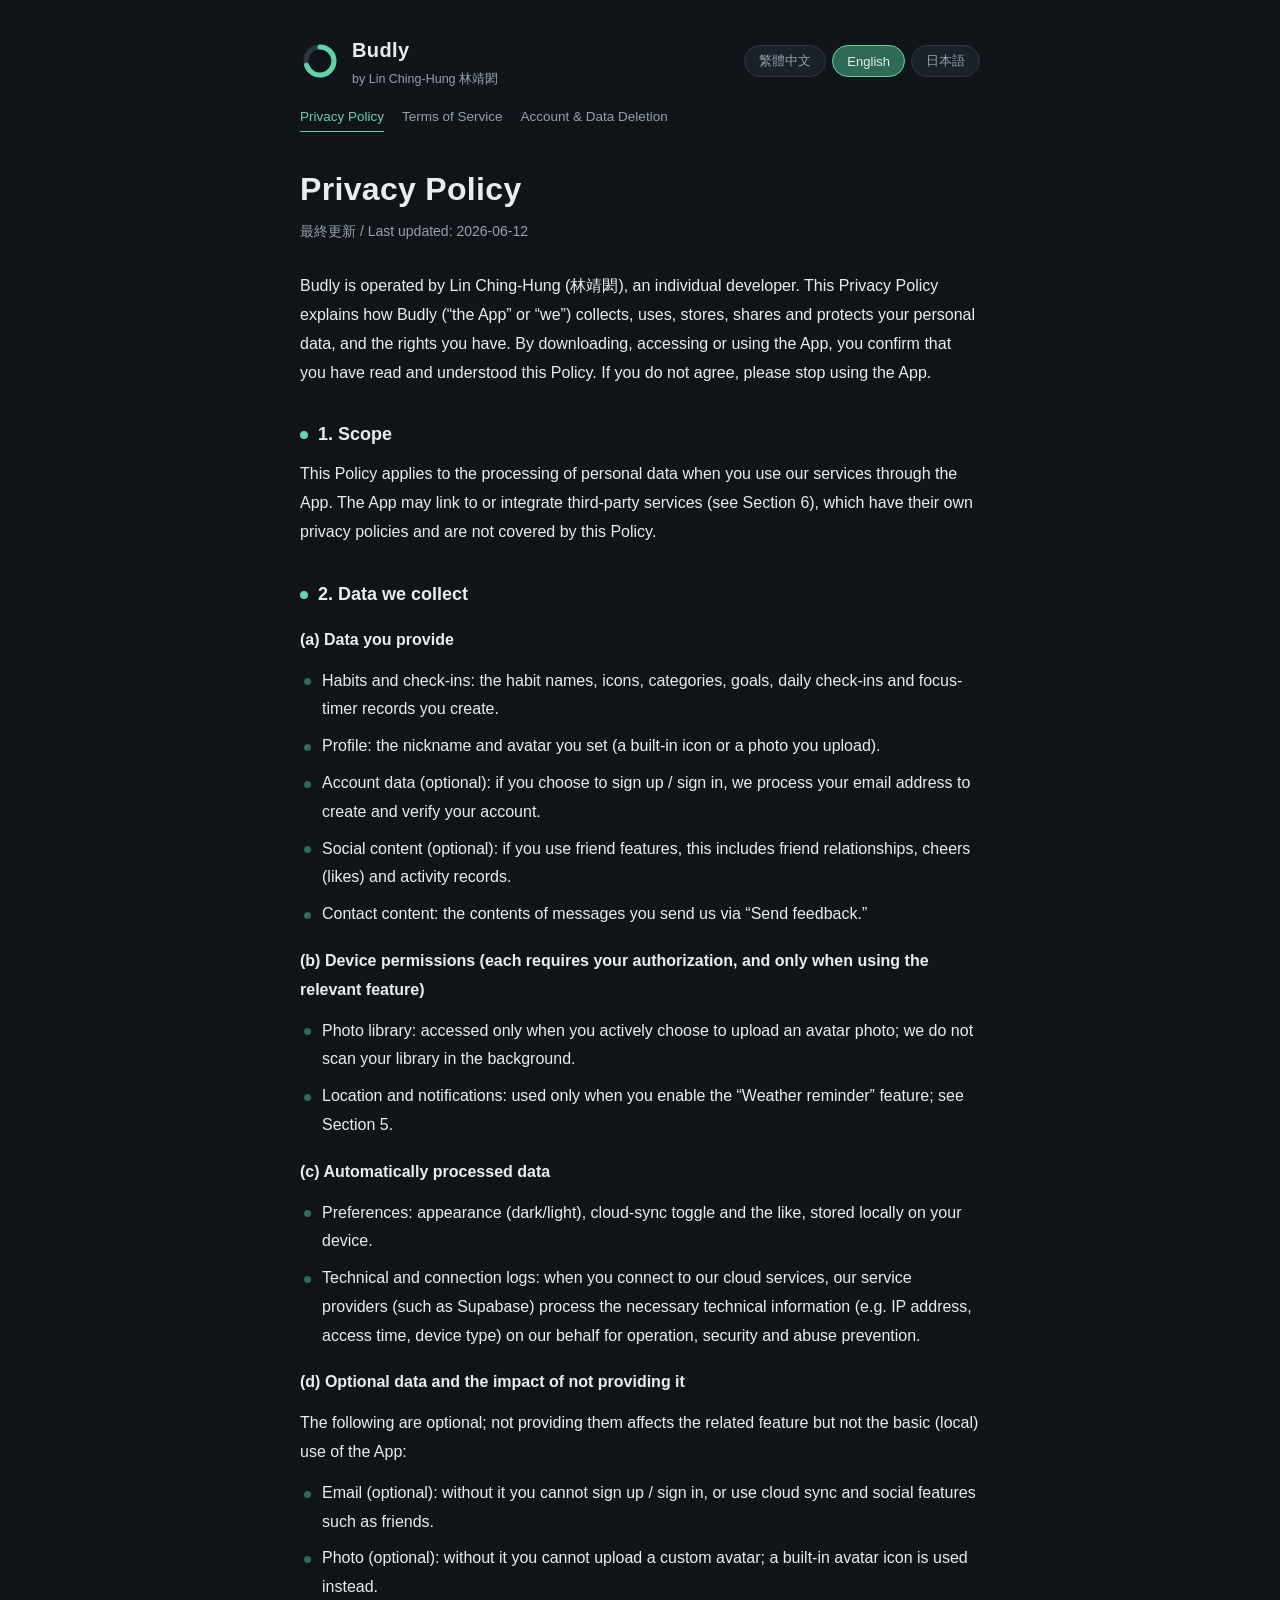
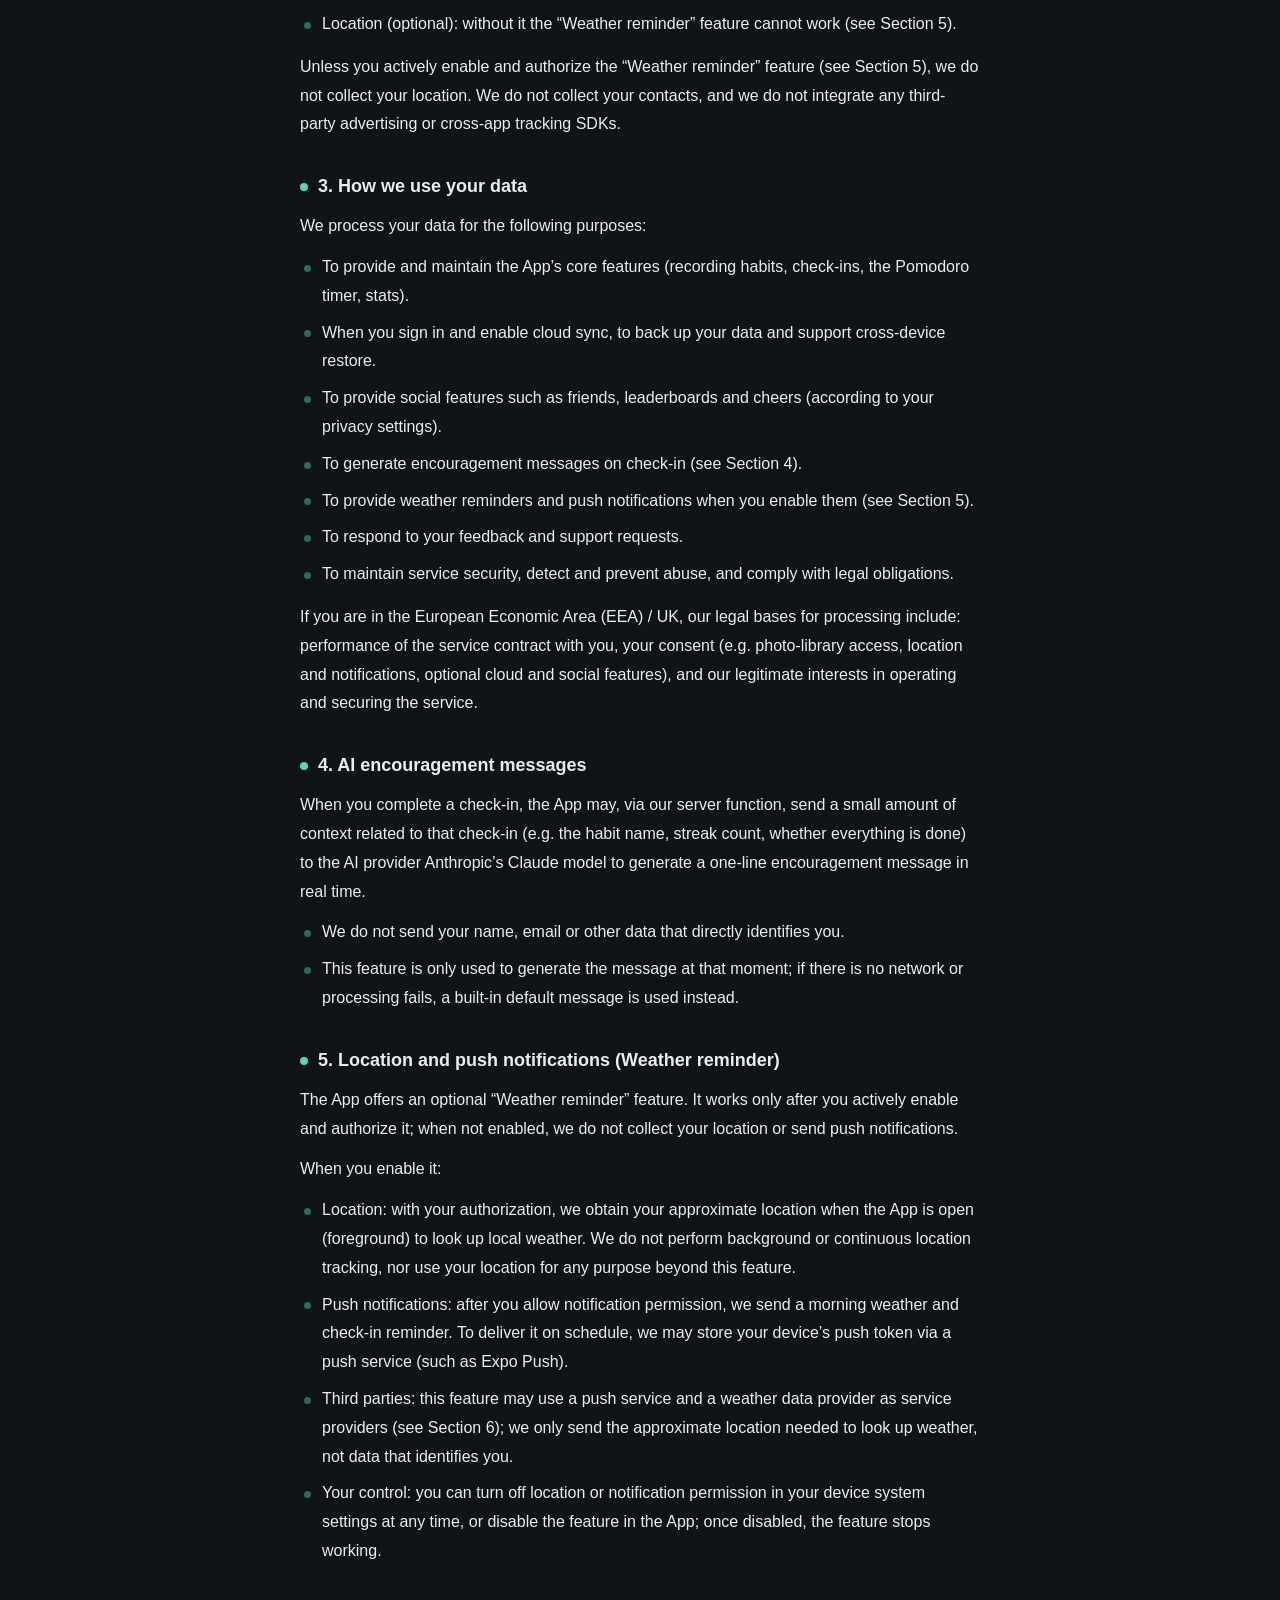
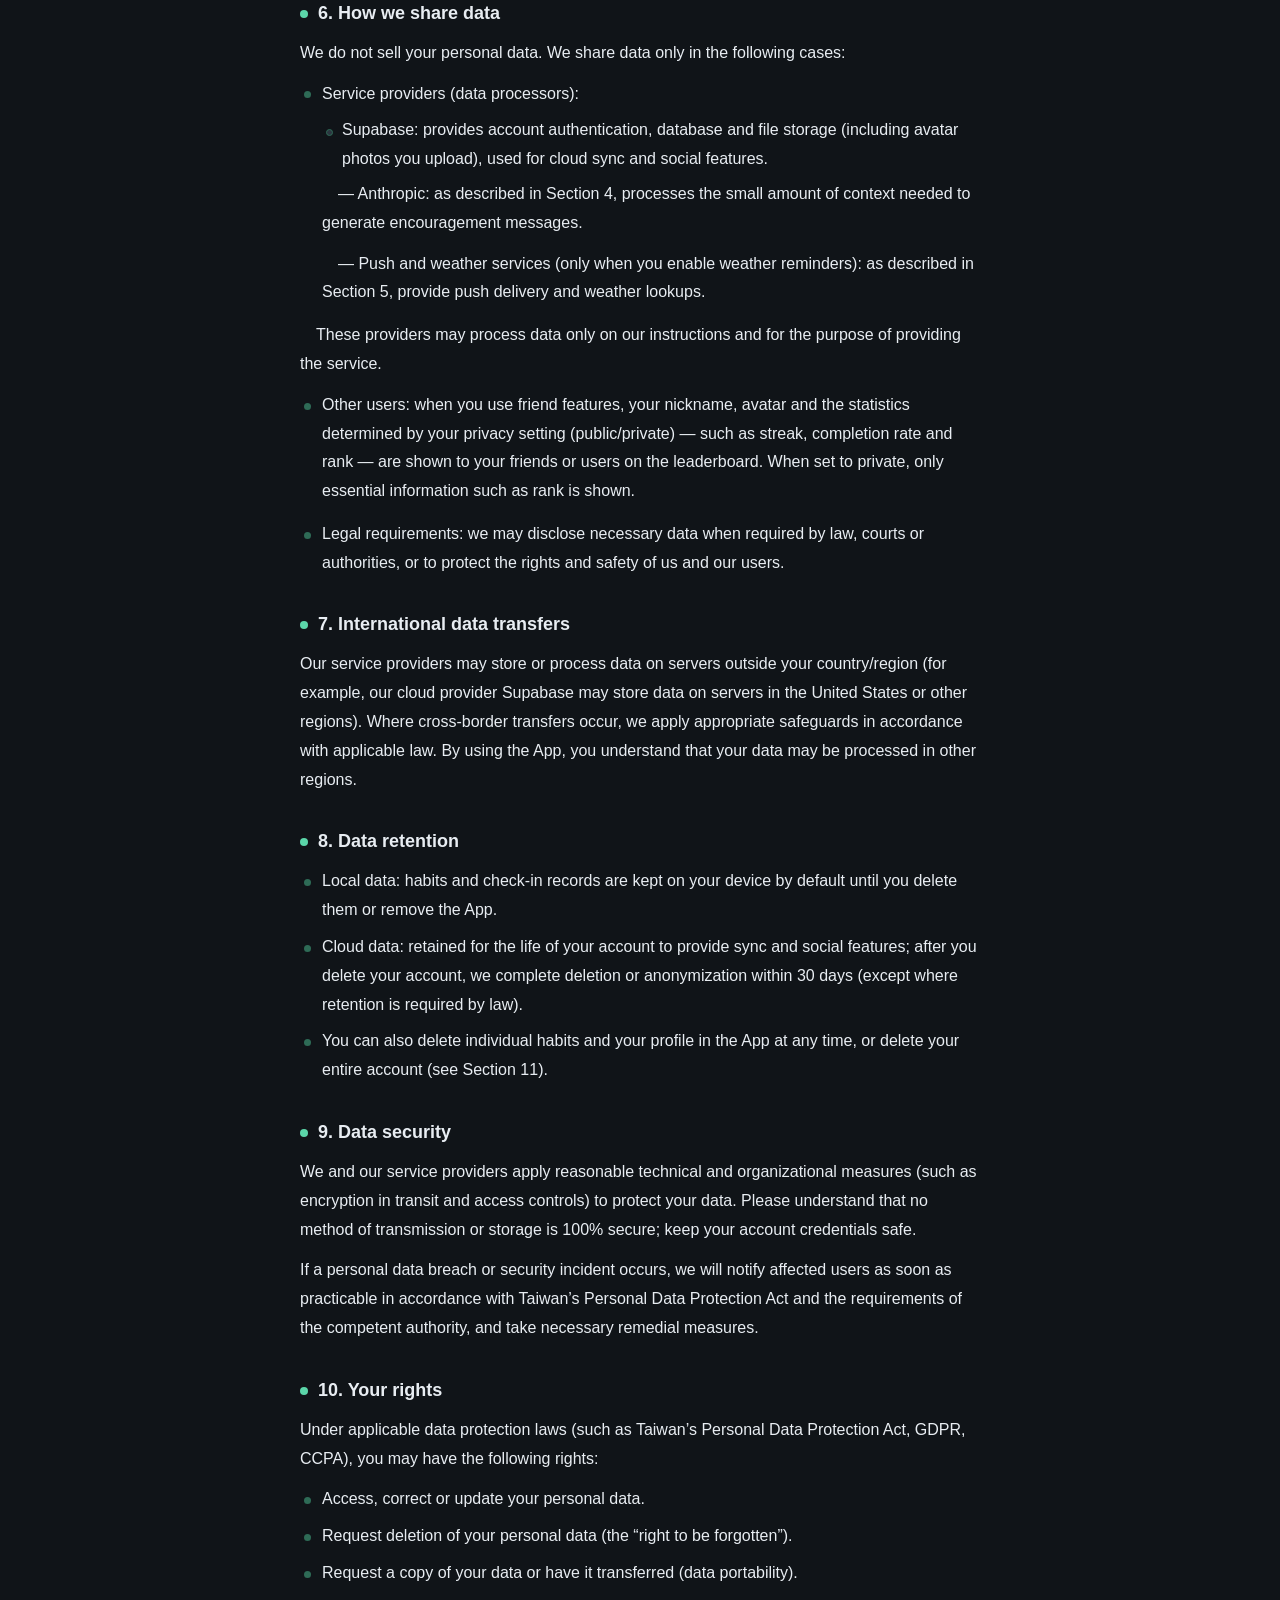
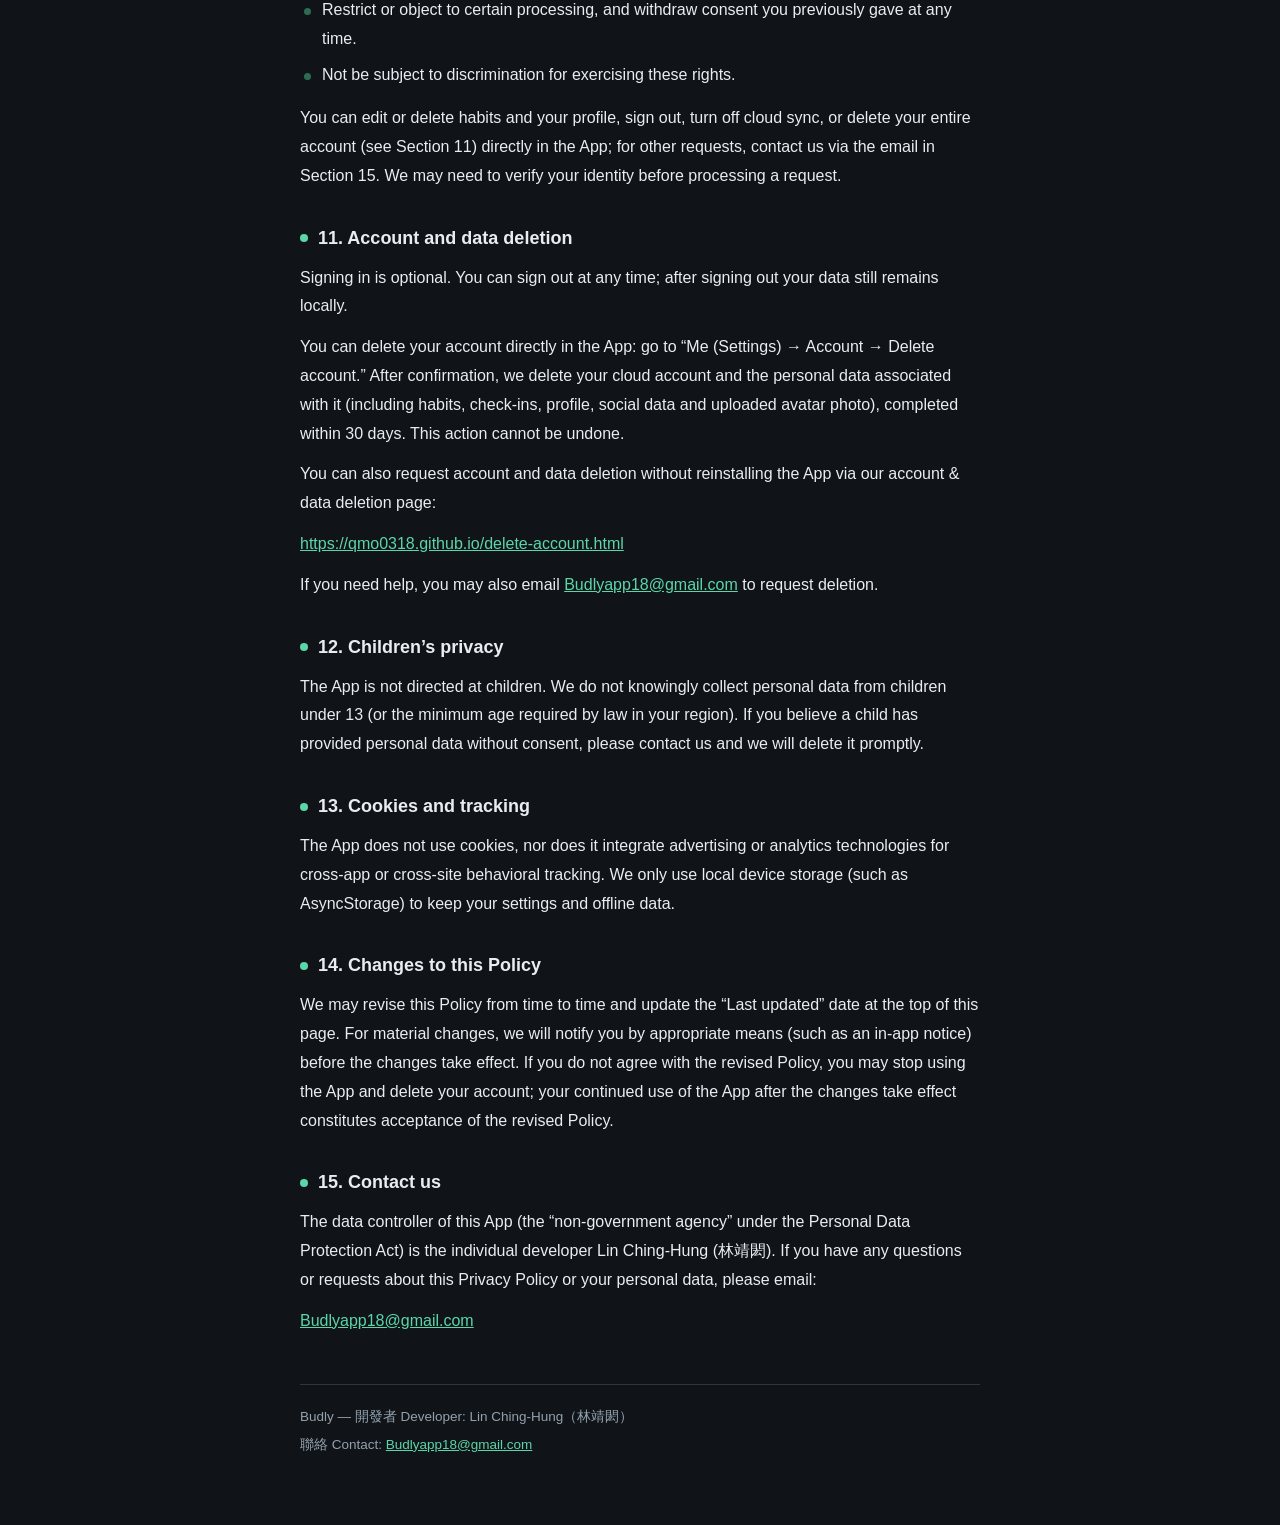
==== commit 7b2fe6a9: "Update privacy.html" ====
--- a/privacy.html
+++ b/privacy.html
@@ -3,7 +3,7 @@
 <head>
 <meta charset="UTF-8">
 <meta name="viewport" content="width=device-width, initial-scale=1.0">
-<title>Loop — 隱私權政策 / Privacy Policy</title>
+<title>Budly — 隱私權政策 / Privacy Policy</title>
 <style>
   :root{
     --bg:#101418; --surface:#1a2128; --surface-2:#212a33;
@@ -60,13 +60,13 @@
 
   <header class="site">
     <div class="brand">
-      <a href="./" aria-label="Loop">
-        <svg width="40" height="40" viewBox="0 0 40 40" role="img" aria-label="Loop">
+      <a href="./" aria-label="Budly">
+        <svg width="40" height="40" viewBox="0 0 40 40" role="img" aria-label="Budly">
           <circle cx="20" cy="20" r="14" fill="none" stroke="#2c3640" stroke-width="5"/>
           <path d="M20 6 a14 14 0 1 1 -13.4 18.2" fill="none" stroke="#5bd6a9" stroke-width="5" stroke-linecap="round"/>
         </svg>
         <div>
-          <div class="name">Loop</div>
+          <div class="name">Budly</div>
           <div class="by">by Lin Ching-Hung 林靖閎</div>
         </div>
       </a>
@@ -82,7 +82,7 @@
 <nav class="docs" aria-label="Documents"><a href="privacy.html" aria-current="page">隱私權政策</a><a href="terms.html">服務條款</a><a href="delete-account.html">帳號與資料刪除</a></nav>
 <h1>隱私權政策</h1>
 <p class="lede">最終更新 / Last updated: 2026-06-12</p>
-<p>Loop 由個人開發者林靖閎營運。本隱私權政策說明 Loop（以下稱「本 App」或「我們」）如何收集、使用、儲存、分享與保護你的個人資料，以及你享有的權利。當你下載、存取或使用本 App，即表示你已閱讀並理解本政策。若你不同意本政策，請停止使用本 App。</p>
+<p>Budly 由個人開發者林靖閎營運。本隱私權政策說明 Budly（以下稱「本 App」或「我們」）如何收集、使用、儲存、分享與保護你的個人資料，以及你享有的權利。當你下載、存取或使用本 App，即表示你已閱讀並理解本政策。若你不同意本政策，請停止使用本 App。</p>
 <h2><span class="tick" aria-hidden="true"></span><span>1. 適用範圍</span></h2>
 <p>本政策適用於你透過本 App 使用我們服務時所進行的個人資料處理。本 App 可能連結或整合第三方服務（見第 6 節），這些第三方有其各自的隱私政策，不在本政策的適用範圍內。</p>
 <h2><span class="tick" aria-hidden="true"></span><span>2. 我們收集哪些資料</span></h2>
@@ -221,7 +221,7 @@
 <p>你可以直接在 App 內刪除帳號：前往「我的（設定）→ 帳號 → 刪除帳號」，經確認後，我們會刪除你的雲端帳號及與其關聯的個人資料（包含習慣、打卡、個人檔案、社交資料與已上傳的頭像照片），並在 30 日內完成。此操作無法復原。</p>
 <p>你也可以不需重新安裝本 App，透過我們的「帳號與資料刪除」網頁提出刪除請求：</p>
 <p><a href="https://qmo0318.github.io/delete-account.html">https://qmo0318.github.io/delete-account.html</a></p>
-<p>若你在操作上需要協助，亦可來信 <a href="mailto:loopapp18@gmail.com">loopapp18@gmail.com</a> 請求刪除。</p>
+<p>若你在操作上需要協助，亦可來信 <a href="mailto:Budlyapp18@gmail.com">Budlyapp18@gmail.com</a> 請求刪除。</p>
 <h2><span class="tick" aria-hidden="true"></span><span>12. 兒童隱私</span></h2>
 <p>本 App 並非以兒童為對象。我們不會在知情下收集 13 歲（或你所在地區法律規定之最低年齡）以下兒童的個人資料。若你認為兒童在未經同意下提供了個人資料，請與我們聯絡，我們將儘速刪除。</p>
 <h2><span class="tick" aria-hidden="true"></span><span>13. Cookie 與追蹤技術</span></h2>
@@ -230,13 +230,13 @@
 <p>我們可能不定期修訂本政策，並更新本頁面頂端的「最後更新」日期。重大變更時，我們會於變更生效前，以 App 內通知等適當方式告知你。若你不同意修訂後的政策，可停止使用本 App 並刪除帳號；你於變更生效後繼續使用本 App，即視為接受修訂後的政策。</p>
 <h2><span class="tick" aria-hidden="true"></span><span>15. 聯絡我們</span></h2>
 <p>本 App 之資料管理者（個人資料保護法所稱之非公務機關）為個人開發者林靖閎。若你對本隱私權政策或你的個人資料有任何疑問或請求，歡迎來信：</p>
-<p><a href="mailto:loopapp18@gmail.com">loopapp18@gmail.com</a></p>
+<p><a href="mailto:Budlyapp18@gmail.com">Budlyapp18@gmail.com</a></p>
 </section>
 <section class="i18n" id="sec-en" lang="en" hidden>
 <nav class="docs" aria-label="Documents"><a href="privacy.html" aria-current="page">Privacy Policy</a><a href="terms.html">Terms of Service</a><a href="delete-account.html">Account & Data Deletion</a></nav>
 <h1>Privacy Policy</h1>
 <p class="lede">最終更新 / Last updated: 2026-06-12</p>
-<p>Loop is operated by Lin Ching-Hung (林靖閎), an individual developer. This Privacy Policy explains how Loop (“the App” or “we”) collects, uses, stores, shares and protects your personal data, and the rights you have. By downloading, accessing or using the App, you confirm that you have read and understood this Policy. If you do not agree, please stop using the App.</p>
+<p>Budly is operated by Lin Ching-Hung (林靖閎), an individual developer. This Privacy Policy explains how Budly (“the App” or “we”) collects, uses, stores, shares and protects your personal data, and the rights you have. By downloading, accessing or using the App, you confirm that you have read and understood this Policy. If you do not agree, please stop using the App.</p>
 <h2><span class="tick" aria-hidden="true"></span><span>1. Scope</span></h2>
 <p>This Policy applies to the processing of personal data when you use our services through the App. The App may link to or integrate third-party services (see Section 6), which have their own privacy policies and are not covered by this Policy.</p>
 <h2><span class="tick" aria-hidden="true"></span><span>2. Data we collect</span></h2>
@@ -371,7 +371,7 @@
 <p>You can delete your account directly in the App: go to “Me (Settings) → Account → Delete account.” After confirmation, we delete your cloud account and the personal data associated with it (including habits, check-ins, profile, social data and uploaded avatar photo), completed within 30 days. This action cannot be undone.</p>
 <p>You can also request account and data deletion without reinstalling the App via our account &amp; data deletion page:</p>
 <p><a href="https://qmo0318.github.io/delete-account.html">https://qmo0318.github.io/delete-account.html</a></p>
-<p>If you need help, you may also email <a href="mailto:loopapp18@gmail.com">loopapp18@gmail.com</a> to request deletion.</p>
+<p>If you need help, you may also email <a href="mailto:Budlyapp18@gmail.com">Budlyapp18@gmail.com</a> to request deletion.</p>
 <h2><span class="tick" aria-hidden="true"></span><span>12. Children’s privacy</span></h2>
 <p>The App is not directed at children. We do not knowingly collect personal data from children under 13 (or the minimum age required by law in your region). If you believe a child has provided personal data without consent, please contact us and we will delete it promptly.</p>
 <h2><span class="tick" aria-hidden="true"></span><span>13. Cookies and tracking</span></h2>
@@ -380,13 +380,13 @@
 <p>We may revise this Policy from time to time and update the “Last updated” date at the top of this page. For material changes, we will notify you by appropriate means (such as an in-app notice) before the changes take effect. If you do not agree with the revised Policy, you may stop using the App and delete your account; your continued use of the App after the changes take effect constitutes acceptance of the revised Policy.</p>
 <h2><span class="tick" aria-hidden="true"></span><span>15. Contact us</span></h2>
 <p>The data controller of this App (the “non-government agency” under the Personal Data Protection Act) is the individual developer Lin Ching-Hung (林靖閎). If you have any questions or requests about this Privacy Policy or your personal data, please email:</p>
-<p><a href="mailto:loopapp18@gmail.com">loopapp18@gmail.com</a></p>
+<p><a href="mailto:Budlyapp18@gmail.com">Budlyapp18@gmail.com</a></p>
 </section>
 <section class="i18n" id="sec-ja" lang="ja" hidden>
 <nav class="docs" aria-label="Documents"><a href="privacy.html" aria-current="page">プライバシーポリシー</a><a href="terms.html">利用規約</a><a href="delete-account.html">アカウントとデータの削除</a></nav>
 <h1>プライバシーポリシー</h1>
 <p class="lede">最終更新 / Last updated: 2026-06-12</p>
-<p>Loopは個人開発者の林靖閎が運営しています。本プライバシーポリシーは、Loop（以下「本アプリ」または「当社」）があなたの個人データをどのように収集・利用・保存・共有・保護するか、およびあなたの権利について説明します。本アプリをダウンロード・アクセス・利用した時点で、本ポリシーを読み理解したものとみなします。同意いただけない場合は、本アプリの利用を中止してください。</p>
+<p>Budlyは個人開発者の林靖閎が運営しています。本プライバシーポリシーは、Budly（以下「本アプリ」または「当社」）があなたの個人データをどのように収集・利用・保存・共有・保護するか、およびあなたの権利について説明します。本アプリをダウンロード・アクセス・利用した時点で、本ポリシーを読み理解したものとみなします。同意いただけない場合は、本アプリの利用を中止してください。</p>
 <h2><span class="tick" aria-hidden="true"></span><span>1. 適用範囲</span></h2>
 <p>本ポリシーは、あなたが本アプリを通じて当社のサービスを利用する際の個人データの取扱いに適用されます。本アプリは第三者サービスにリンク・連携する場合があり（第6条参照）、それらには各自のプライバシーポリシーがあり、本ポリシーの適用範囲外です。</p>
 <h2><span class="tick" aria-hidden="true"></span><span>2. 収集するデータ</span></h2>
@@ -521,7 +521,7 @@
 <p>アプリ内で直接アカウントを削除できます：「マイ（設定）→ アカウント → アカウント削除」へ進み、確認後、当社はあなたのクラウドアカウントおよびそれに紐づく個人データ（習慣・記録・プロフィール・ソーシャル情報・アップロードしたアバター写真を含む）を削除し、30日以内に完了します。この操作は取り消せません。</p>
 <p>本アプリを再インストールしなくても、当社の「アカウントとデータの削除」ページから削除をご依頼いただけます：</p>
 <p><a href="https://qmo0318.github.io/delete-account.html">https://qmo0318.github.io/delete-account.html</a></p>
-<p>操作にサポートが必要な場合は、<a href="mailto:loopapp18@gmail.com">loopapp18@gmail.com</a> まで削除をご依頼いただくこともできます。</p>
+<p>操作にサポートが必要な場合は、<a href="mailto:Budlyapp18@gmail.com">Budlyapp18@gmail.com</a> まで削除をご依頼いただくこともできます。</p>
 <h2><span class="tick" aria-hidden="true"></span><span>12. 子どものプライバシー</span></h2>
 <p>本アプリは子どもを対象としていません。13歳未満（またはお住まいの地域の法律が定める最低年齢未満）の子どもの個人データを、知りながら収集することはありません。子どもが同意なく個人データを提供したと思われる場合はご連絡ください。速やかに削除します。</p>
 <h2><span class="tick" aria-hidden="true"></span><span>13. Cookie とトラッキング技術</span></h2>
@@ -530,11 +530,11 @@
 <p>本ポリシーは随時改定し、本ページ上部の「最終更新」日を更新する場合があります。重要な変更については、発効前にアプリ内通知などの適切な方法でお知らせします。改定後のポリシーに同意いただけない場合は、本アプリの利用を中止し、アカウントを削除できます。変更の発効後も本アプリを使い続けた場合、改定後のポリシーに同意したものとみなします。</p>
 <h2><span class="tick" aria-hidden="true"></span><span>15. お問い合わせ</span></h2>
 <p>本アプリのデータ管理者（個人資料保護法上の非公務機関）は、個人開発者の林靖閎です。本プライバシーポリシーやあなたの個人データについてご質問・ご要請があれば、以下までご連絡ください：</p>
-<p><a href="mailto:loopapp18@gmail.com">loopapp18@gmail.com</a></p>
+<p><a href="mailto:Budlyapp18@gmail.com">Budlyapp18@gmail.com</a></p>
 </section>
   <footer>
-    <p>Loop — 開發者 Developer: Lin Ching-Hung（林靖閎）</p>
-    <p>聯絡 Contact: <a href="mailto:loopapp18@gmail.com">loopapp18@gmail.com</a></p>
+    <p>Budly — 開發者 Developer: Lin Ching-Hung（林靖閎）</p>
+    <p>聯絡 Contact: <a href="mailto:Budlyapp18@gmail.com">Budlyapp18@gmail.com</a></p>
   </footer>
 </div>
 
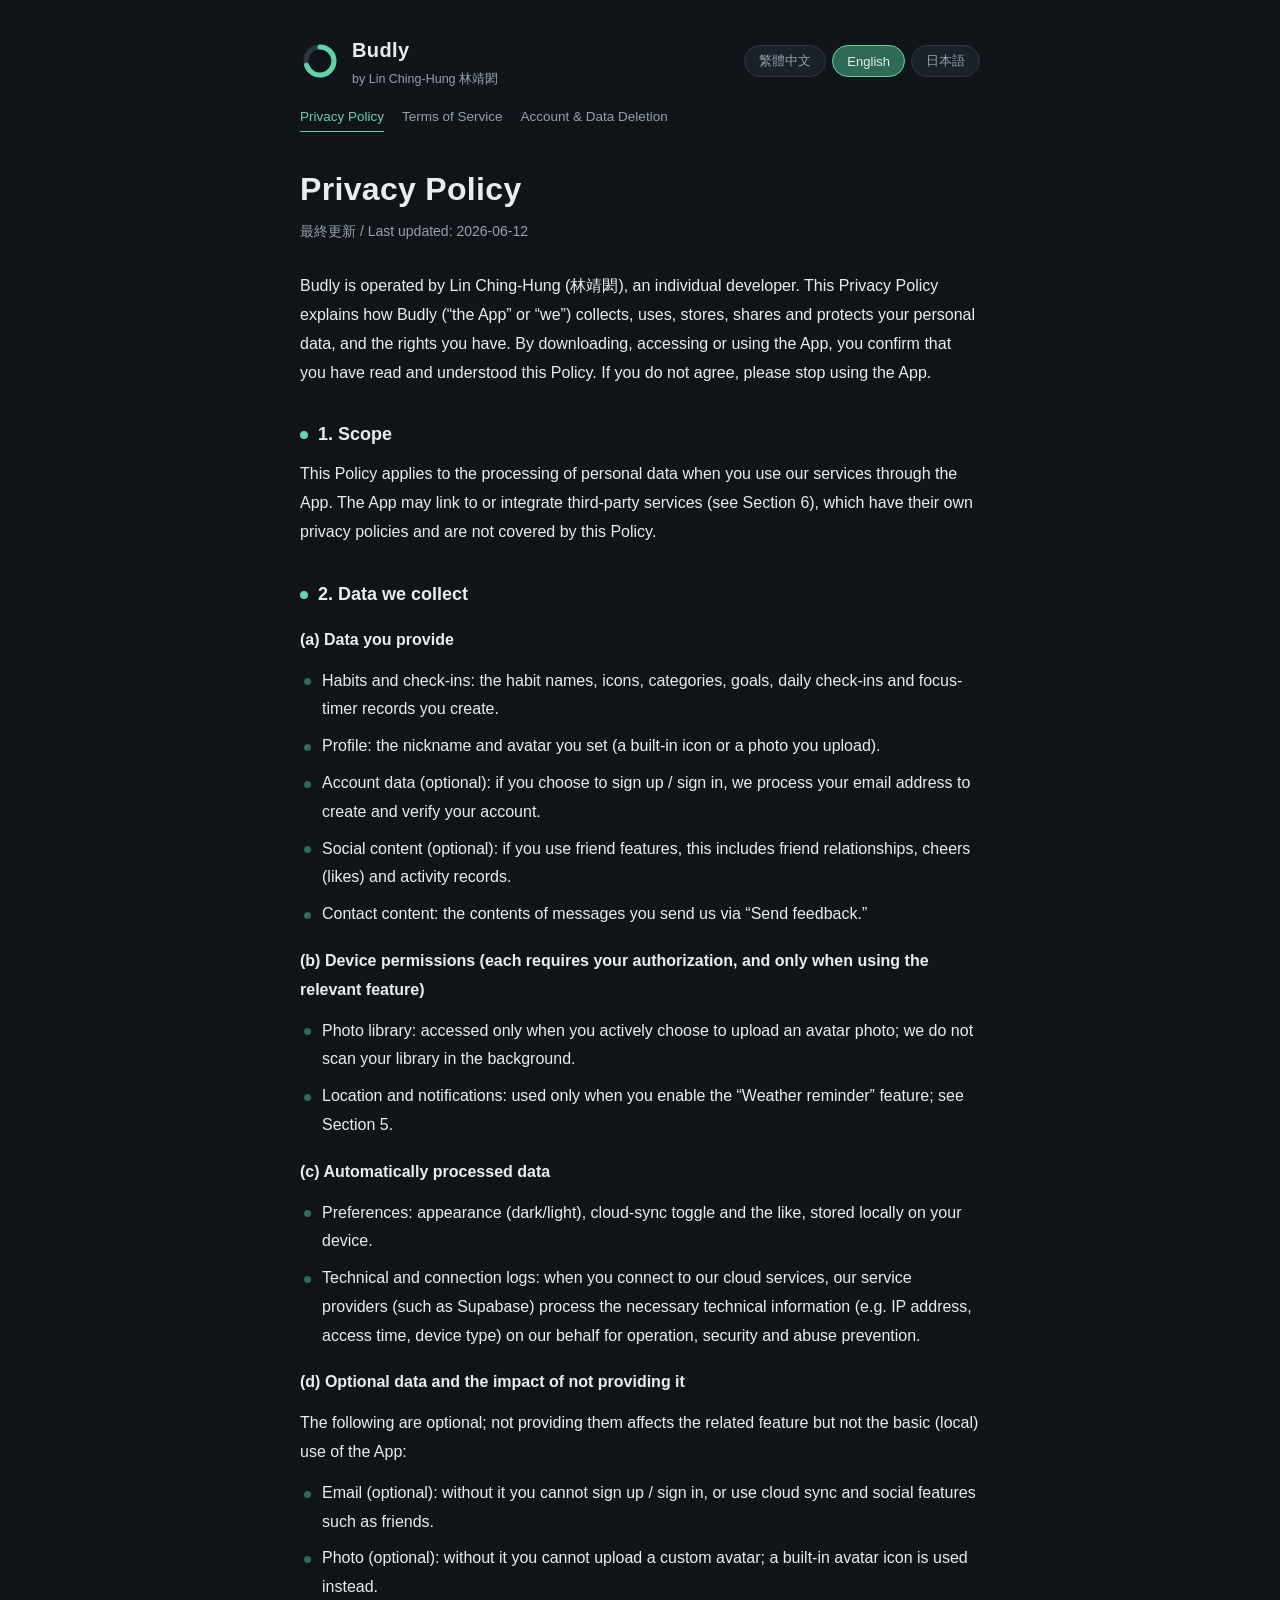
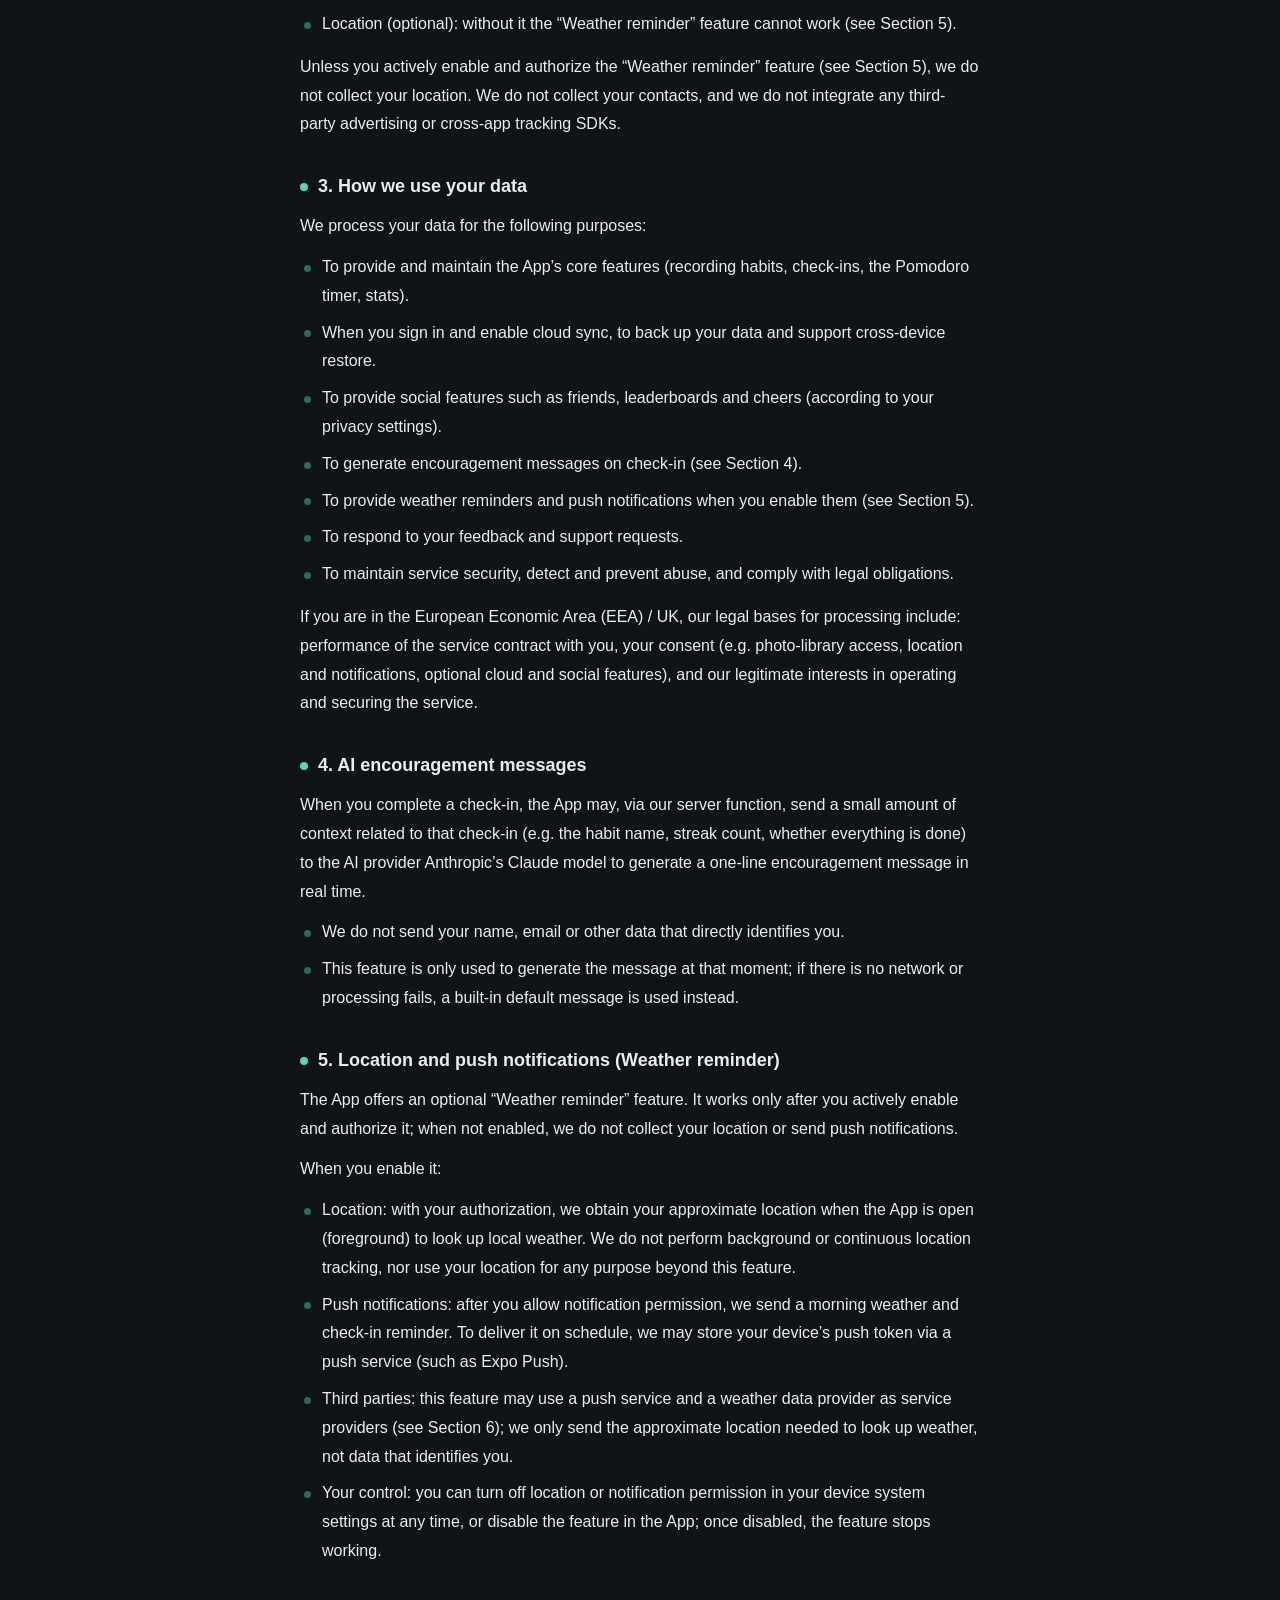
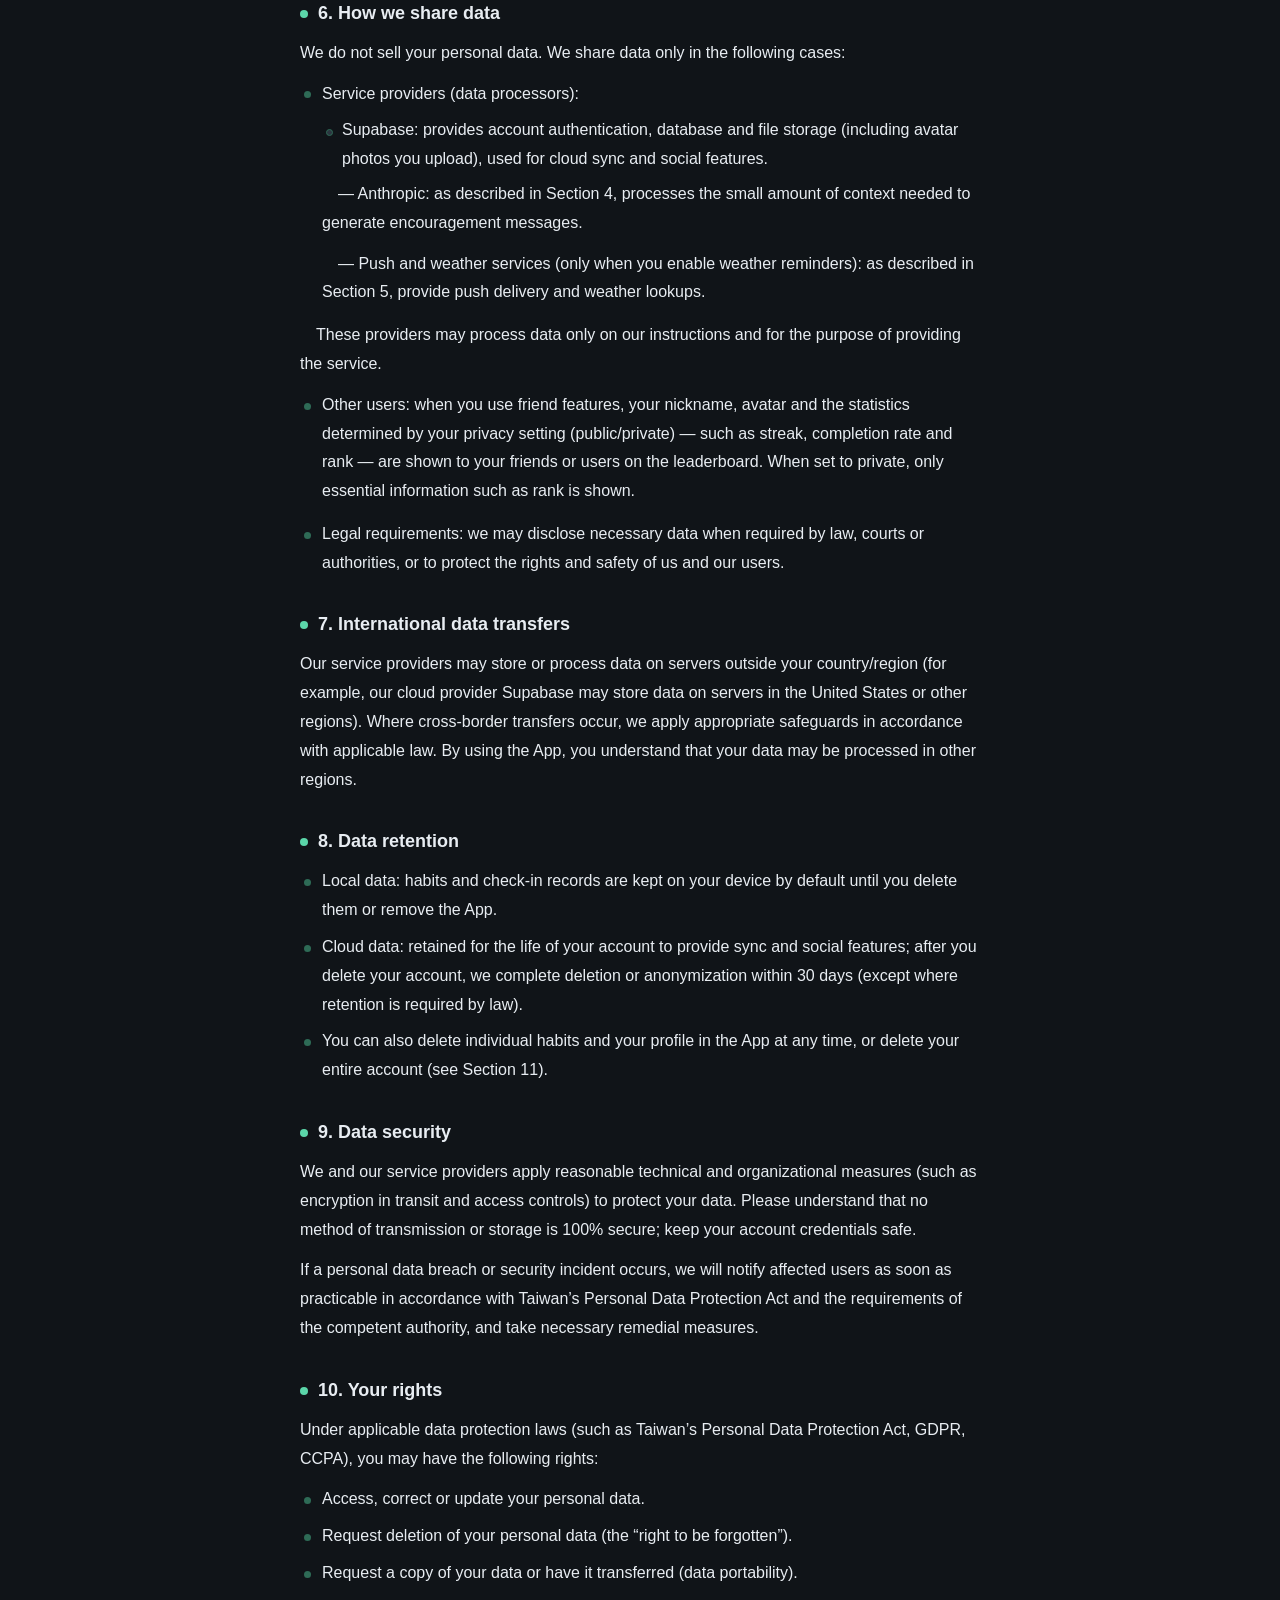
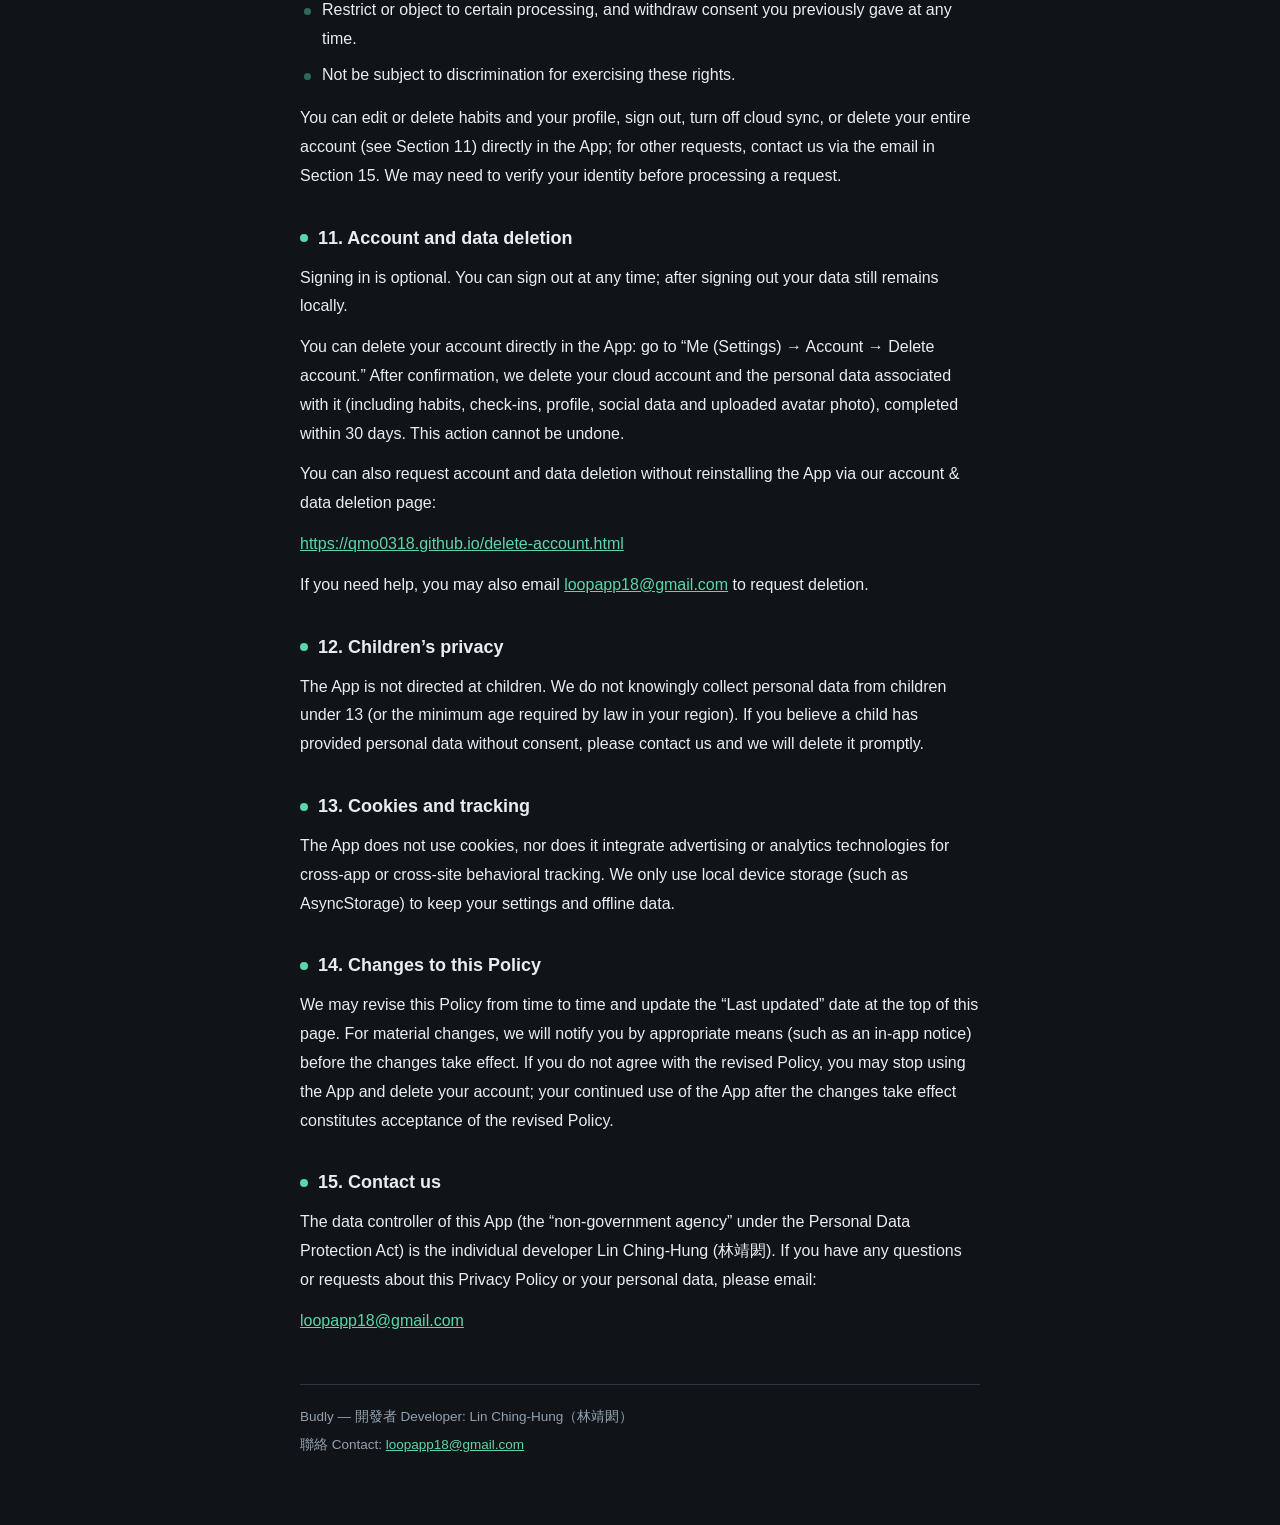
==== commit 1697065c: "Update privacy.html" ====
--- a/privacy.html
+++ b/privacy.html
@@ -221,7 +221,7 @@
 <p>你可以直接在 App 內刪除帳號：前往「我的（設定）→ 帳號 → 刪除帳號」，經確認後，我們會刪除你的雲端帳號及與其關聯的個人資料（包含習慣、打卡、個人檔案、社交資料與已上傳的頭像照片），並在 30 日內完成。此操作無法復原。</p>
 <p>你也可以不需重新安裝本 App，透過我們的「帳號與資料刪除」網頁提出刪除請求：</p>
 <p><a href="https://qmo0318.github.io/delete-account.html">https://qmo0318.github.io/delete-account.html</a></p>
-<p>若你在操作上需要協助，亦可來信 <a href="mailto:Budlyapp18@gmail.com">Budlyapp18@gmail.com</a> 請求刪除。</p>
+<p>若你在操作上需要協助，亦可來信 <a href="mailto:loopapp18@gmail.com">loopapp18@gmail.com</a> 請求刪除。</p>
 <h2><span class="tick" aria-hidden="true"></span><span>12. 兒童隱私</span></h2>
 <p>本 App 並非以兒童為對象。我們不會在知情下收集 13 歲（或你所在地區法律規定之最低年齡）以下兒童的個人資料。若你認為兒童在未經同意下提供了個人資料，請與我們聯絡，我們將儘速刪除。</p>
 <h2><span class="tick" aria-hidden="true"></span><span>13. Cookie 與追蹤技術</span></h2>
@@ -230,7 +230,7 @@
 <p>我們可能不定期修訂本政策，並更新本頁面頂端的「最後更新」日期。重大變更時，我們會於變更生效前，以 App 內通知等適當方式告知你。若你不同意修訂後的政策，可停止使用本 App 並刪除帳號；你於變更生效後繼續使用本 App，即視為接受修訂後的政策。</p>
 <h2><span class="tick" aria-hidden="true"></span><span>15. 聯絡我們</span></h2>
 <p>本 App 之資料管理者（個人資料保護法所稱之非公務機關）為個人開發者林靖閎。若你對本隱私權政策或你的個人資料有任何疑問或請求，歡迎來信：</p>
-<p><a href="mailto:Budlyapp18@gmail.com">Budlyapp18@gmail.com</a></p>
+<p><a href="mailto:loopapp18@gmail.com">loopapp18@gmail.com</a></p>
 </section>
 <section class="i18n" id="sec-en" lang="en" hidden>
 <nav class="docs" aria-label="Documents"><a href="privacy.html" aria-current="page">Privacy Policy</a><a href="terms.html">Terms of Service</a><a href="delete-account.html">Account & Data Deletion</a></nav>
@@ -371,7 +371,7 @@
 <p>You can delete your account directly in the App: go to “Me (Settings) → Account → Delete account.” After confirmation, we delete your cloud account and the personal data associated with it (including habits, check-ins, profile, social data and uploaded avatar photo), completed within 30 days. This action cannot be undone.</p>
 <p>You can also request account and data deletion without reinstalling the App via our account &amp; data deletion page:</p>
 <p><a href="https://qmo0318.github.io/delete-account.html">https://qmo0318.github.io/delete-account.html</a></p>
-<p>If you need help, you may also email <a href="mailto:Budlyapp18@gmail.com">Budlyapp18@gmail.com</a> to request deletion.</p>
+<p>If you need help, you may also email <a href="mailto:loopapp18@gmail.com">loopapp18@gmail.com</a> to request deletion.</p>
 <h2><span class="tick" aria-hidden="true"></span><span>12. Children’s privacy</span></h2>
 <p>The App is not directed at children. We do not knowingly collect personal data from children under 13 (or the minimum age required by law in your region). If you believe a child has provided personal data without consent, please contact us and we will delete it promptly.</p>
 <h2><span class="tick" aria-hidden="true"></span><span>13. Cookies and tracking</span></h2>
@@ -380,7 +380,7 @@
 <p>We may revise this Policy from time to time and update the “Last updated” date at the top of this page. For material changes, we will notify you by appropriate means (such as an in-app notice) before the changes take effect. If you do not agree with the revised Policy, you may stop using the App and delete your account; your continued use of the App after the changes take effect constitutes acceptance of the revised Policy.</p>
 <h2><span class="tick" aria-hidden="true"></span><span>15. Contact us</span></h2>
 <p>The data controller of this App (the “non-government agency” under the Personal Data Protection Act) is the individual developer Lin Ching-Hung (林靖閎). If you have any questions or requests about this Privacy Policy or your personal data, please email:</p>
-<p><a href="mailto:Budlyapp18@gmail.com">Budlyapp18@gmail.com</a></p>
+<p><a href="mailto:loopapp18@gmail.com">loopapp18@gmail.com</a></p>
 </section>
 <section class="i18n" id="sec-ja" lang="ja" hidden>
 <nav class="docs" aria-label="Documents"><a href="privacy.html" aria-current="page">プライバシーポリシー</a><a href="terms.html">利用規約</a><a href="delete-account.html">アカウントとデータの削除</a></nav>
@@ -521,7 +521,7 @@
 <p>アプリ内で直接アカウントを削除できます：「マイ（設定）→ アカウント → アカウント削除」へ進み、確認後、当社はあなたのクラウドアカウントおよびそれに紐づく個人データ（習慣・記録・プロフィール・ソーシャル情報・アップロードしたアバター写真を含む）を削除し、30日以内に完了します。この操作は取り消せません。</p>
 <p>本アプリを再インストールしなくても、当社の「アカウントとデータの削除」ページから削除をご依頼いただけます：</p>
 <p><a href="https://qmo0318.github.io/delete-account.html">https://qmo0318.github.io/delete-account.html</a></p>
-<p>操作にサポートが必要な場合は、<a href="mailto:Budlyapp18@gmail.com">Budlyapp18@gmail.com</a> まで削除をご依頼いただくこともできます。</p>
+<p>操作にサポートが必要な場合は、<a href="mailto:loopapp18@gmail.com">loopapp18@gmail.com</a> まで削除をご依頼いただくこともできます。</p>
 <h2><span class="tick" aria-hidden="true"></span><span>12. 子どものプライバシー</span></h2>
 <p>本アプリは子どもを対象としていません。13歳未満（またはお住まいの地域の法律が定める最低年齢未満）の子どもの個人データを、知りながら収集することはありません。子どもが同意なく個人データを提供したと思われる場合はご連絡ください。速やかに削除します。</p>
 <h2><span class="tick" aria-hidden="true"></span><span>13. Cookie とトラッキング技術</span></h2>
@@ -530,11 +530,11 @@
 <p>本ポリシーは随時改定し、本ページ上部の「最終更新」日を更新する場合があります。重要な変更については、発効前にアプリ内通知などの適切な方法でお知らせします。改定後のポリシーに同意いただけない場合は、本アプリの利用を中止し、アカウントを削除できます。変更の発効後も本アプリを使い続けた場合、改定後のポリシーに同意したものとみなします。</p>
 <h2><span class="tick" aria-hidden="true"></span><span>15. お問い合わせ</span></h2>
 <p>本アプリのデータ管理者（個人資料保護法上の非公務機関）は、個人開発者の林靖閎です。本プライバシーポリシーやあなたの個人データについてご質問・ご要請があれば、以下までご連絡ください：</p>
-<p><a href="mailto:Budlyapp18@gmail.com">Budlyapp18@gmail.com</a></p>
+<p><a href="mailto:loopapp18@gmail.com">loopapp18@gmail.com</a></p>
 </section>
   <footer>
     <p>Budly — 開發者 Developer: Lin Ching-Hung（林靖閎）</p>
-    <p>聯絡 Contact: <a href="mailto:Budlyapp18@gmail.com">Budlyapp18@gmail.com</a></p>
+    <p>聯絡 Contact: <a href="mailto:loopapp18@gmail.com">loopapp18@gmail.com</a></p>
   </footer>
 </div>
 
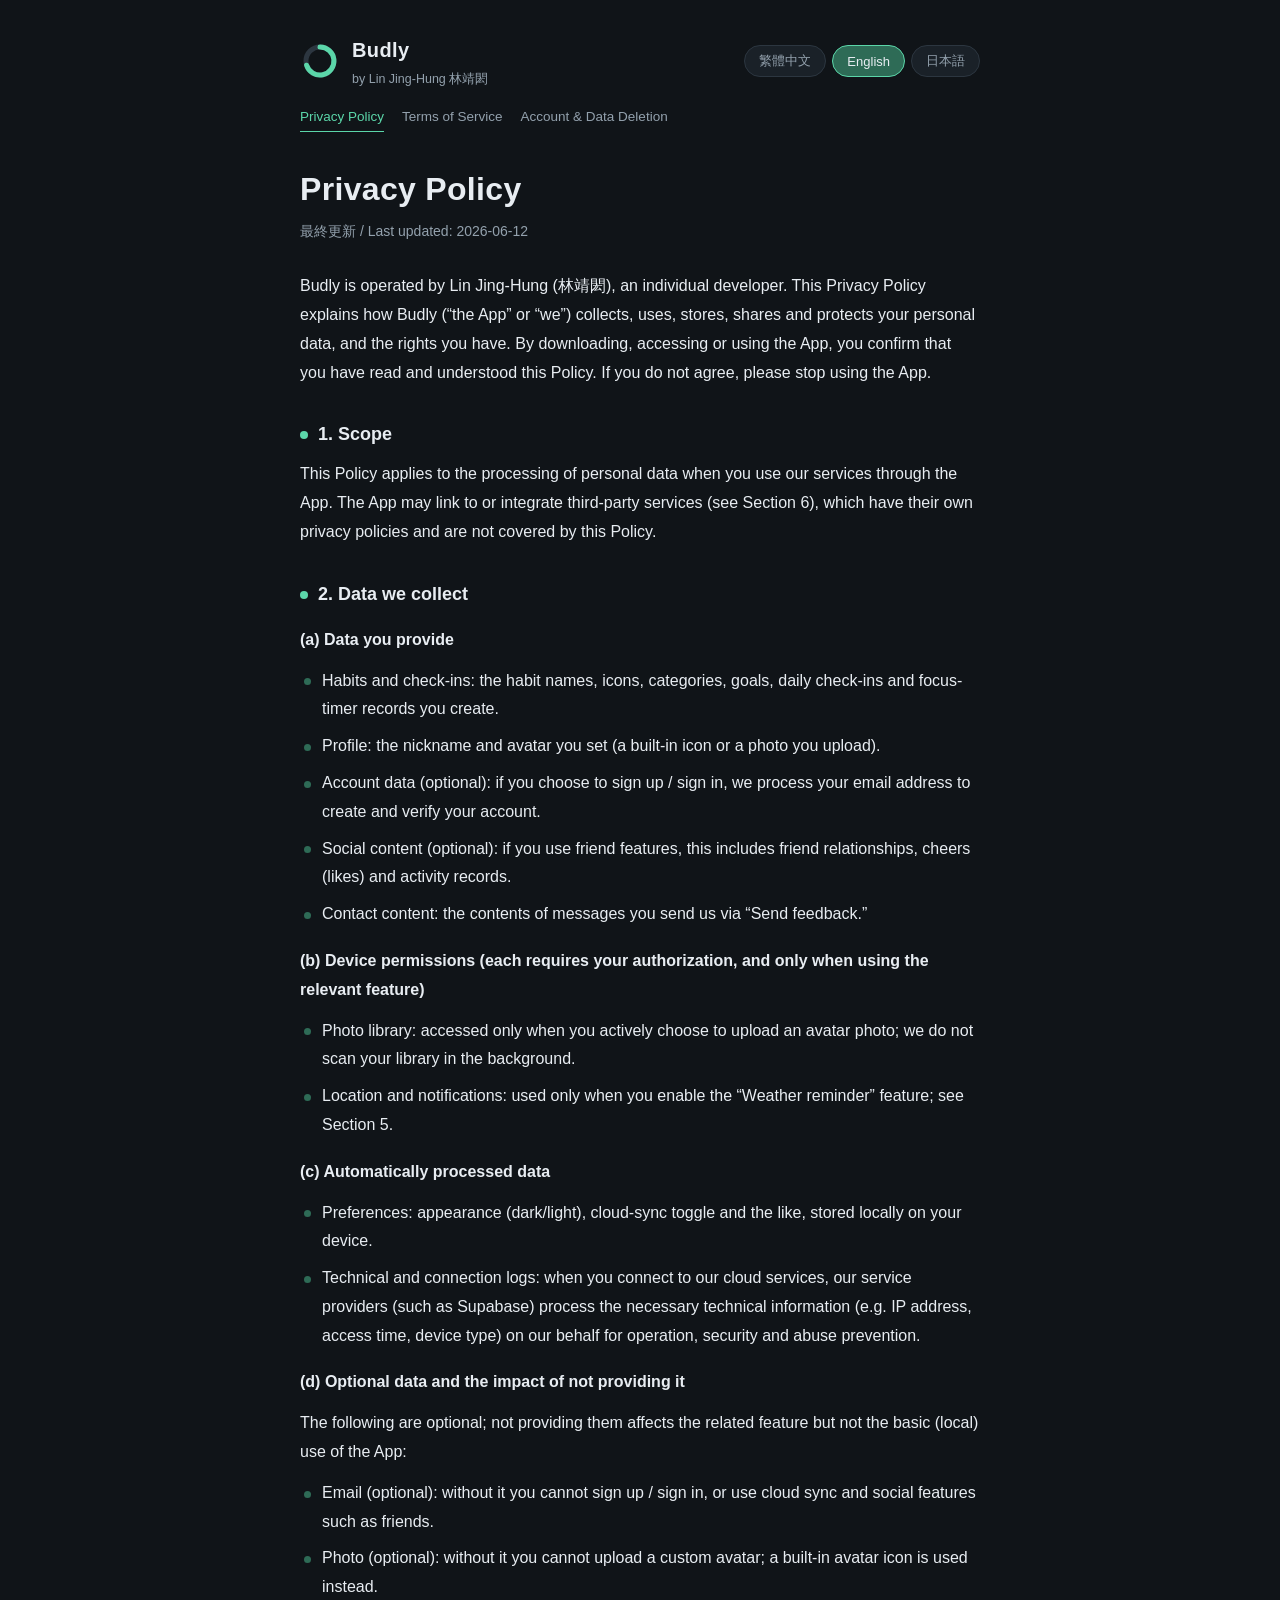
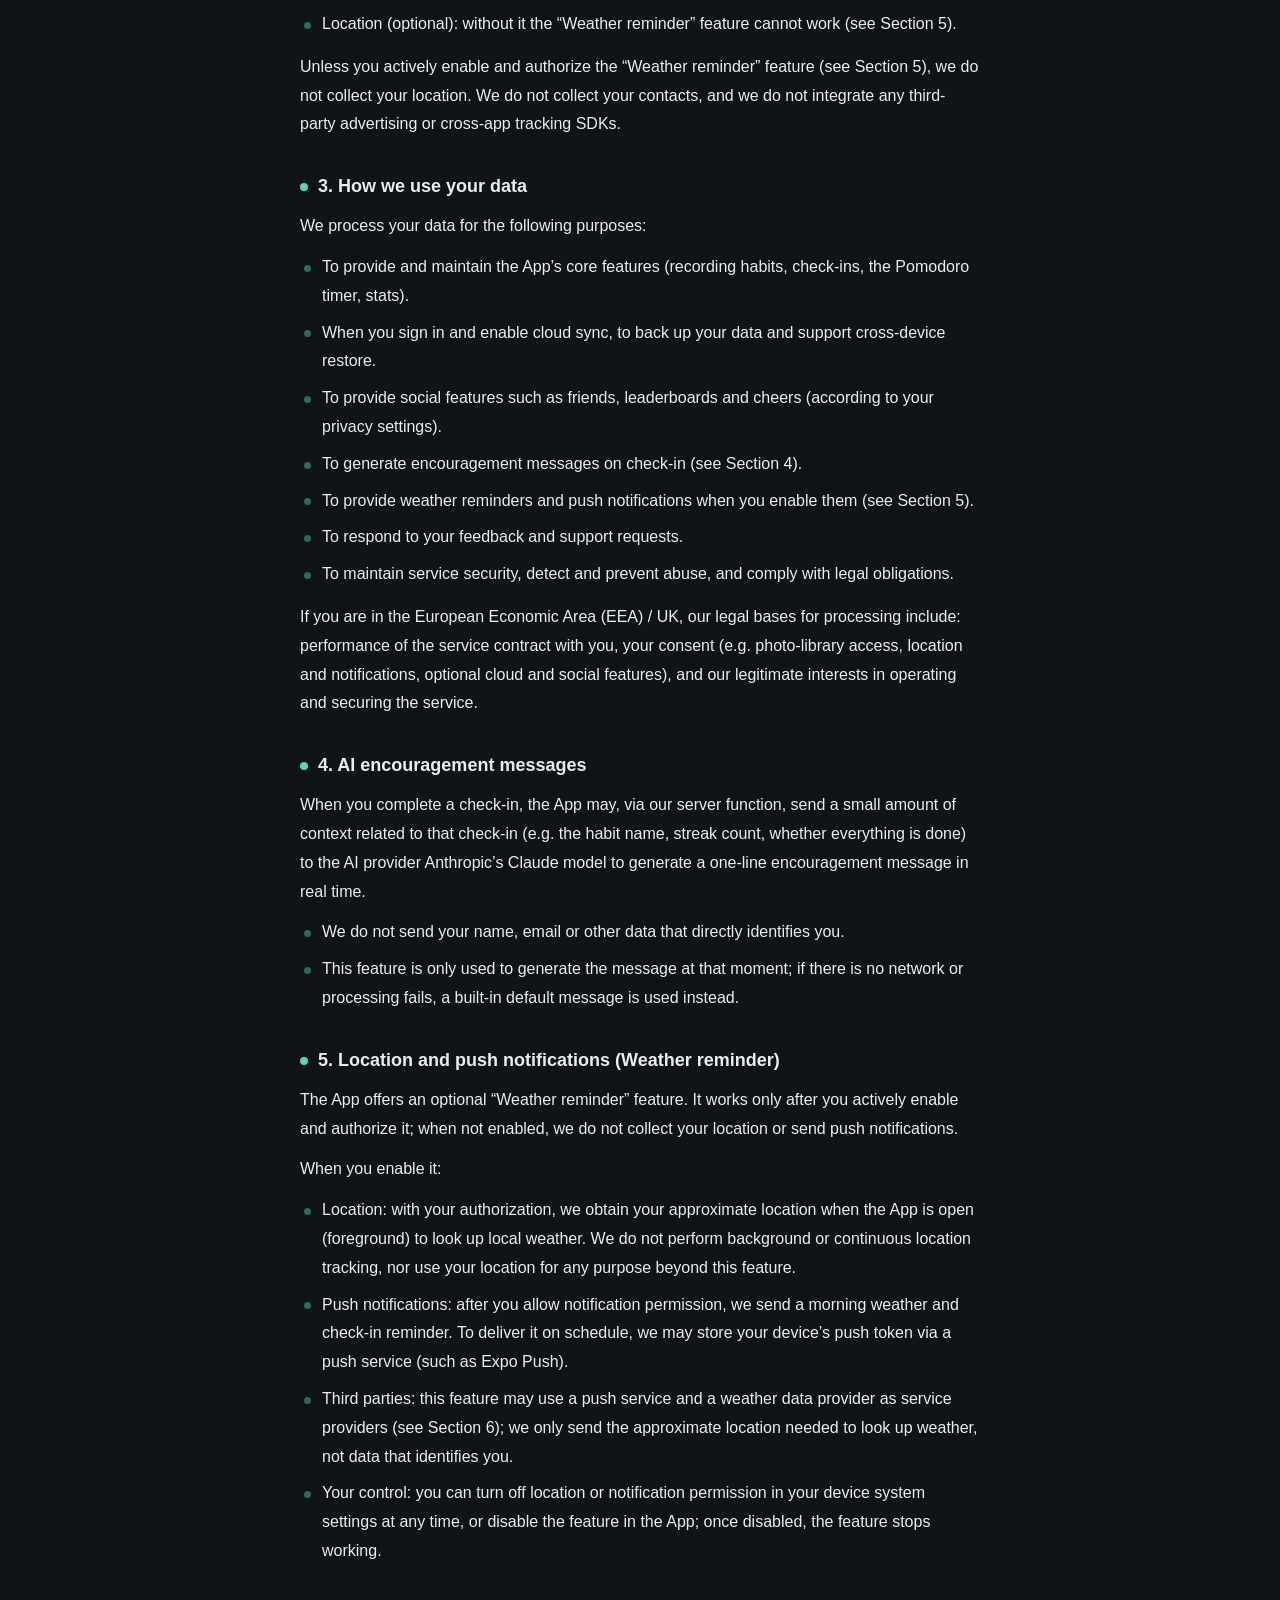
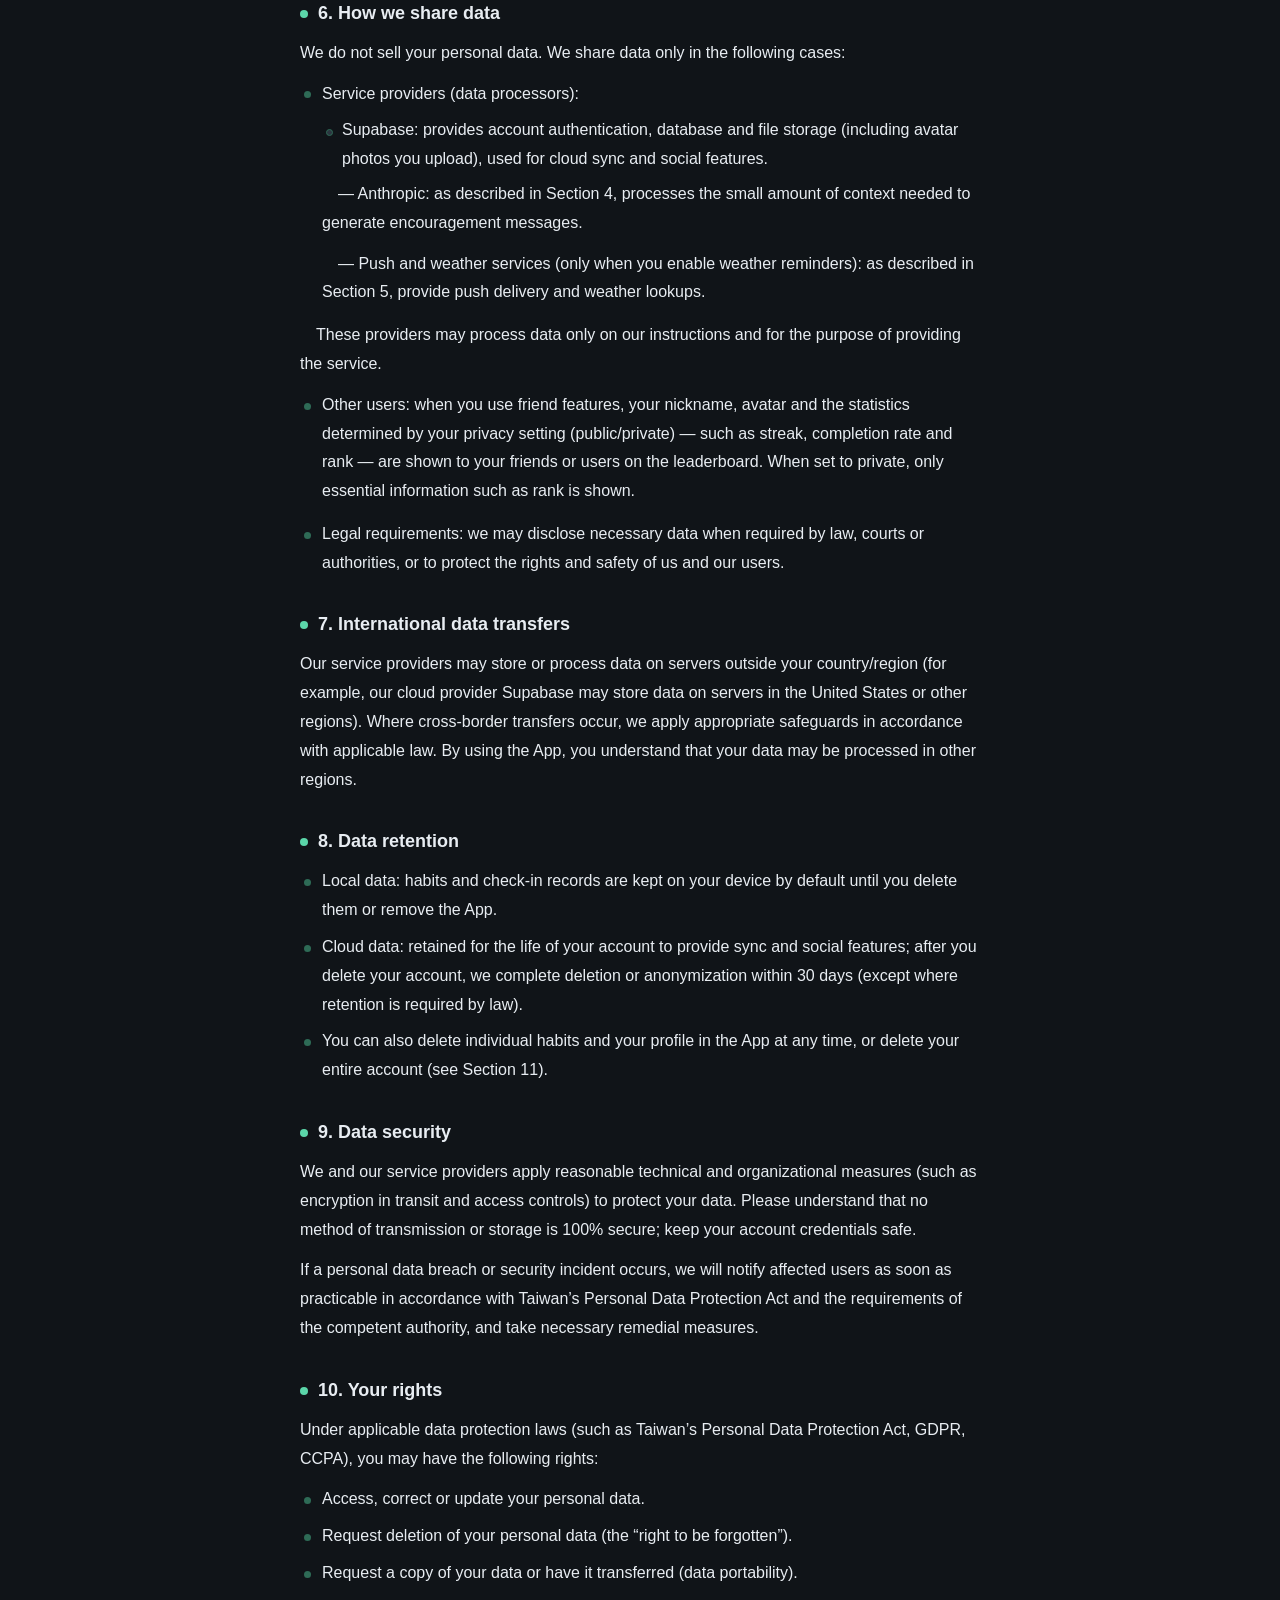
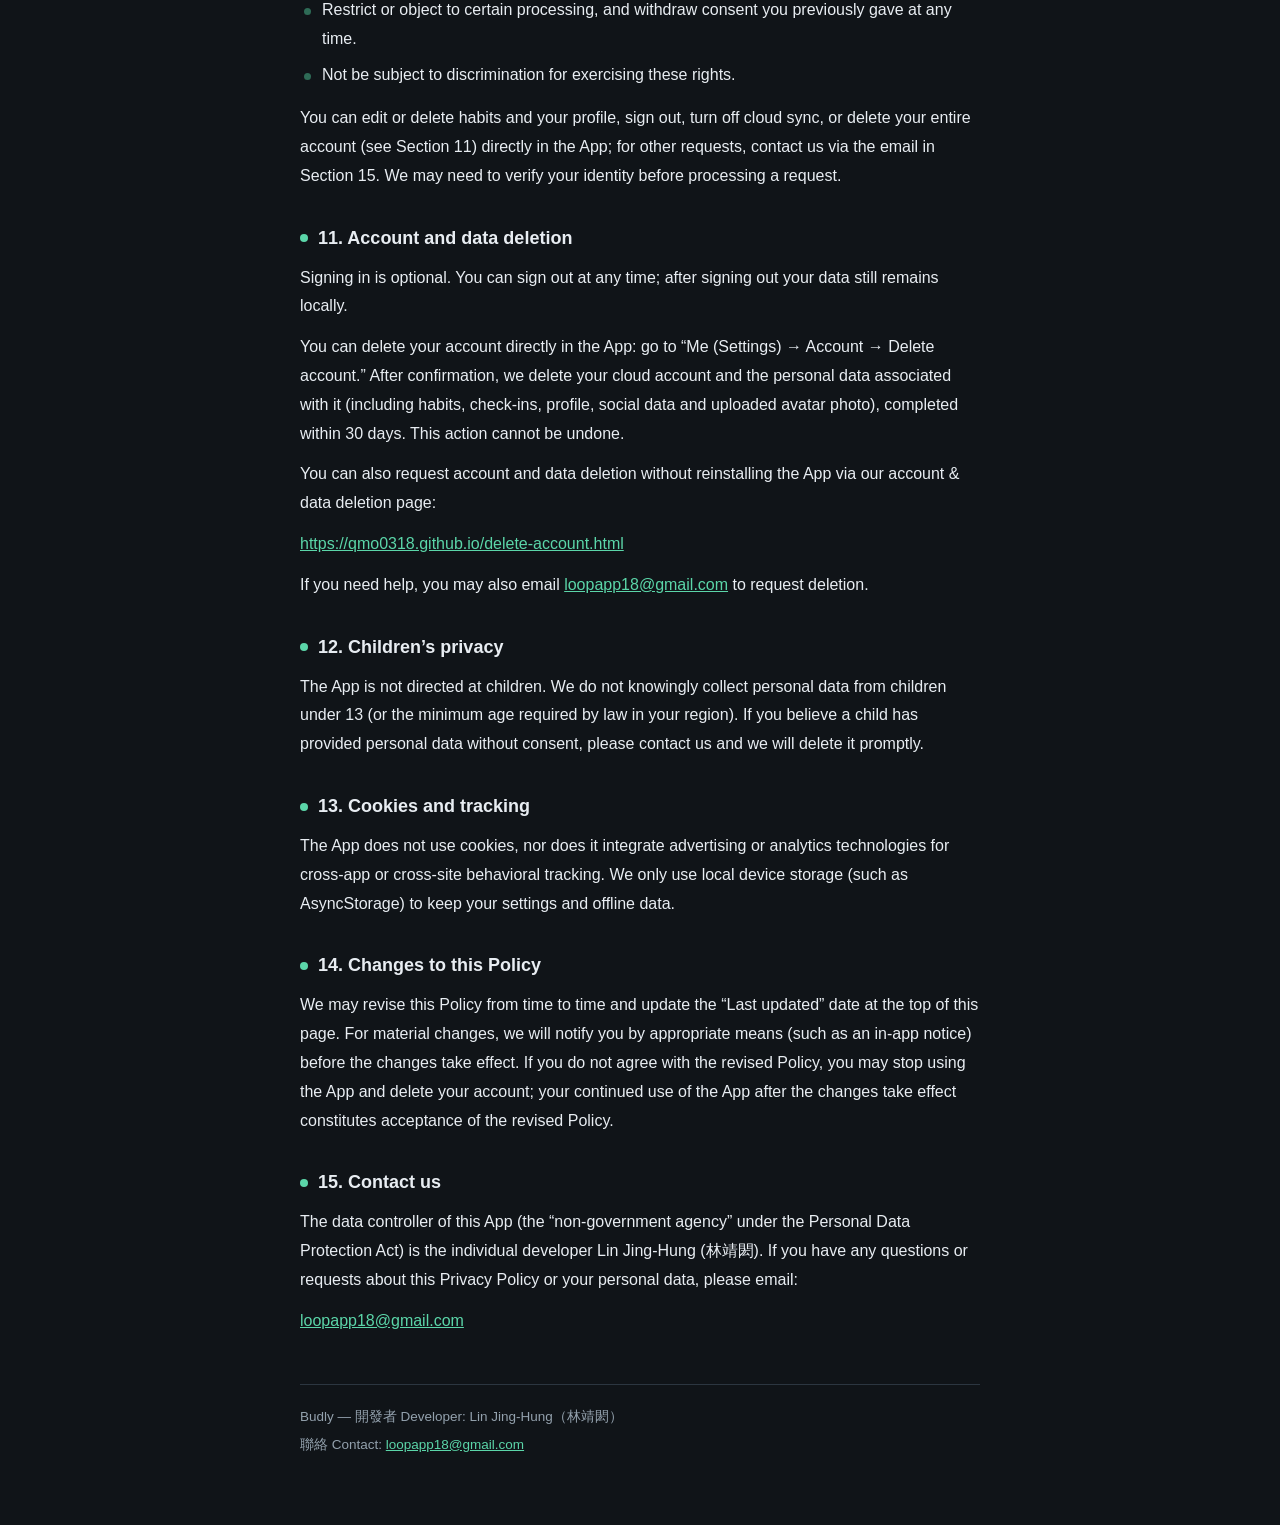
==== commit 2c958241: "Update privacy.html" ====
--- a/privacy.html
+++ b/privacy.html
@@ -67,7 +67,7 @@
         </svg>
         <div>
           <div class="name">Budly</div>
-          <div class="by">by Lin Ching-Hung 林靖閎</div>
+          <div class="by">by Lin Jing-Hung 林靖閎</div>
         </div>
       </a>
     </div>
@@ -236,7 +236,7 @@
 <nav class="docs" aria-label="Documents"><a href="privacy.html" aria-current="page">Privacy Policy</a><a href="terms.html">Terms of Service</a><a href="delete-account.html">Account & Data Deletion</a></nav>
 <h1>Privacy Policy</h1>
 <p class="lede">最終更新 / Last updated: 2026-06-12</p>
-<p>Budly is operated by Lin Ching-Hung (林靖閎), an individual developer. This Privacy Policy explains how Budly (“the App” or “we”) collects, uses, stores, shares and protects your personal data, and the rights you have. By downloading, accessing or using the App, you confirm that you have read and understood this Policy. If you do not agree, please stop using the App.</p>
+<p>Budly is operated by Lin Jing-Hung (林靖閎), an individual developer. This Privacy Policy explains how Budly (“the App” or “we”) collects, uses, stores, shares and protects your personal data, and the rights you have. By downloading, accessing or using the App, you confirm that you have read and understood this Policy. If you do not agree, please stop using the App.</p>
 <h2><span class="tick" aria-hidden="true"></span><span>1. Scope</span></h2>
 <p>This Policy applies to the processing of personal data when you use our services through the App. The App may link to or integrate third-party services (see Section 6), which have their own privacy policies and are not covered by this Policy.</p>
 <h2><span class="tick" aria-hidden="true"></span><span>2. Data we collect</span></h2>
@@ -379,7 +379,7 @@
 <h2><span class="tick" aria-hidden="true"></span><span>14. Changes to this Policy</span></h2>
 <p>We may revise this Policy from time to time and update the “Last updated” date at the top of this page. For material changes, we will notify you by appropriate means (such as an in-app notice) before the changes take effect. If you do not agree with the revised Policy, you may stop using the App and delete your account; your continued use of the App after the changes take effect constitutes acceptance of the revised Policy.</p>
 <h2><span class="tick" aria-hidden="true"></span><span>15. Contact us</span></h2>
-<p>The data controller of this App (the “non-government agency” under the Personal Data Protection Act) is the individual developer Lin Ching-Hung (林靖閎). If you have any questions or requests about this Privacy Policy or your personal data, please email:</p>
+<p>The data controller of this App (the “non-government agency” under the Personal Data Protection Act) is the individual developer Lin Jing-Hung (林靖閎). If you have any questions or requests about this Privacy Policy or your personal data, please email:</p>
 <p><a href="mailto:loopapp18@gmail.com">loopapp18@gmail.com</a></p>
 </section>
 <section class="i18n" id="sec-ja" lang="ja" hidden>
@@ -533,7 +533,7 @@
 <p><a href="mailto:loopapp18@gmail.com">loopapp18@gmail.com</a></p>
 </section>
   <footer>
-    <p>Budly — 開發者 Developer: Lin Ching-Hung（林靖閎）</p>
+    <p>Budly — 開發者 Developer: Lin Jing-Hung（林靖閎）</p>
     <p>聯絡 Contact: <a href="mailto:loopapp18@gmail.com">loopapp18@gmail.com</a></p>
   </footer>
 </div>
